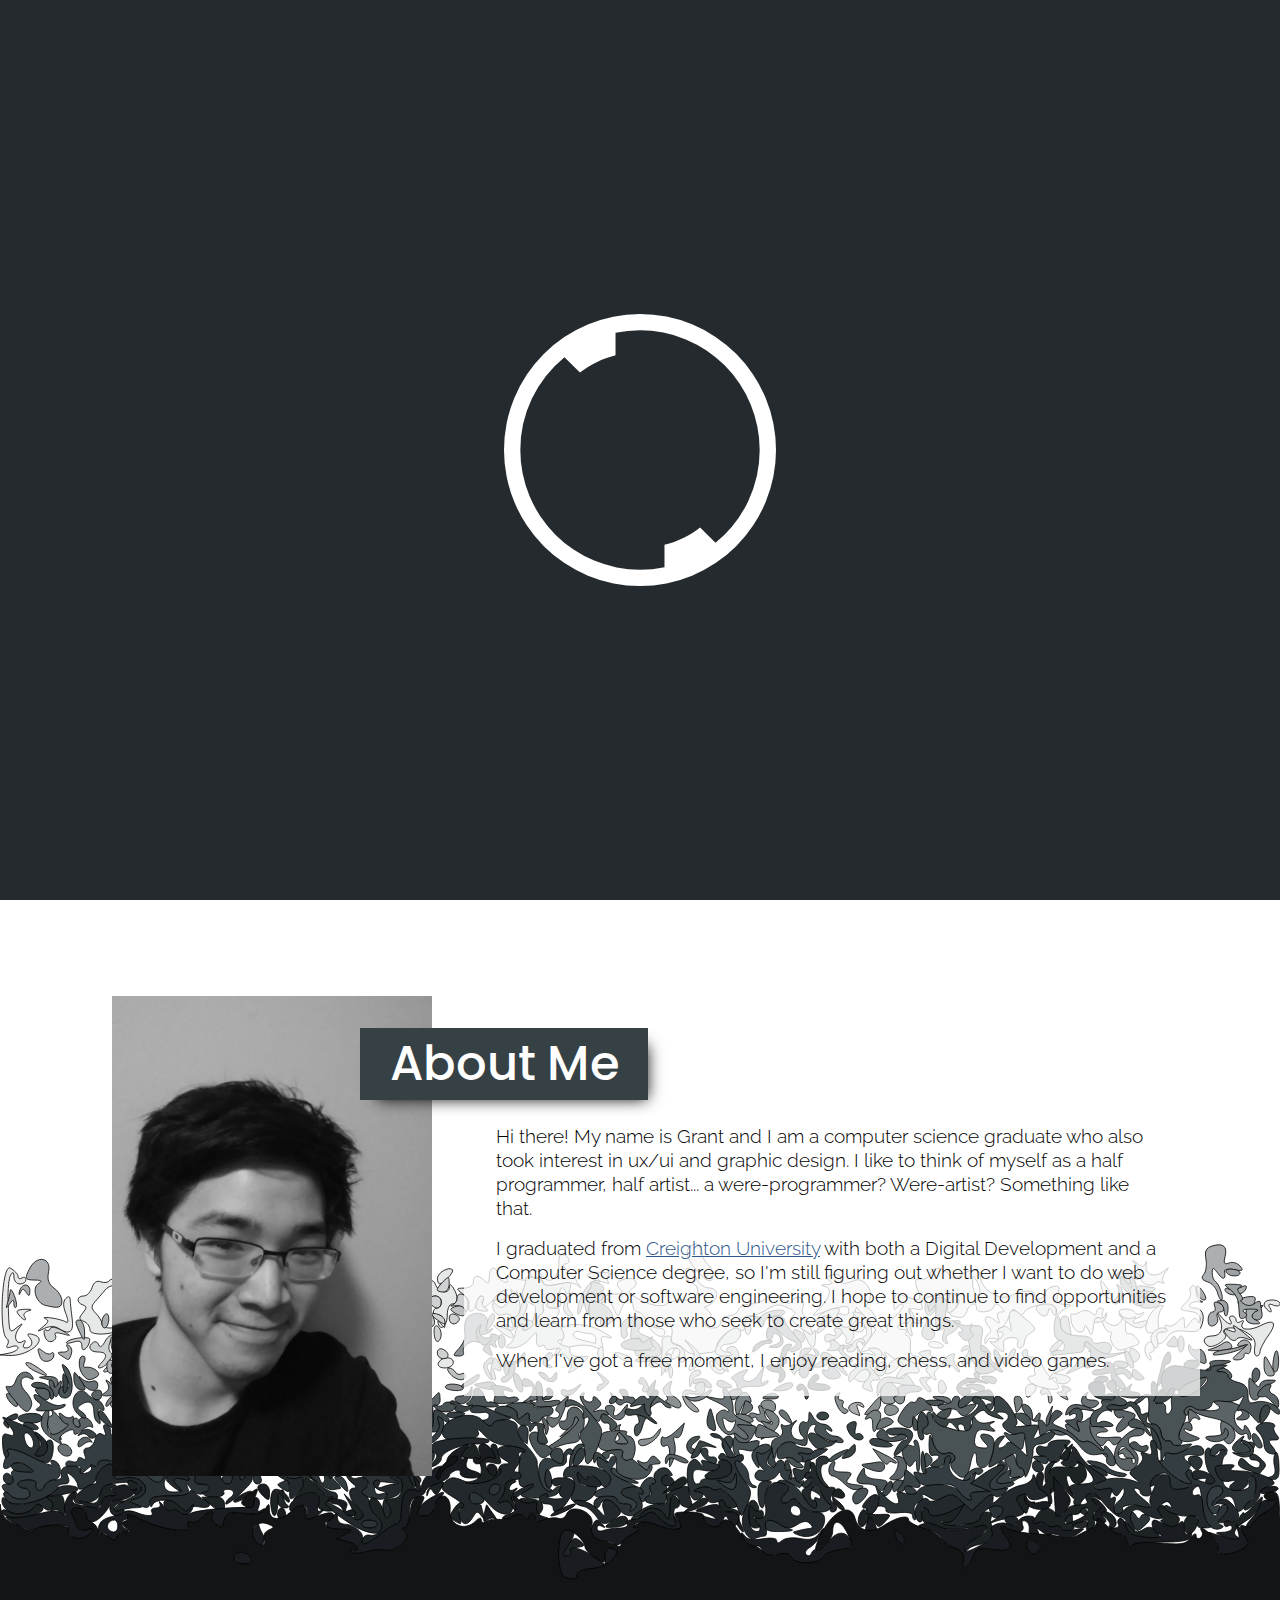
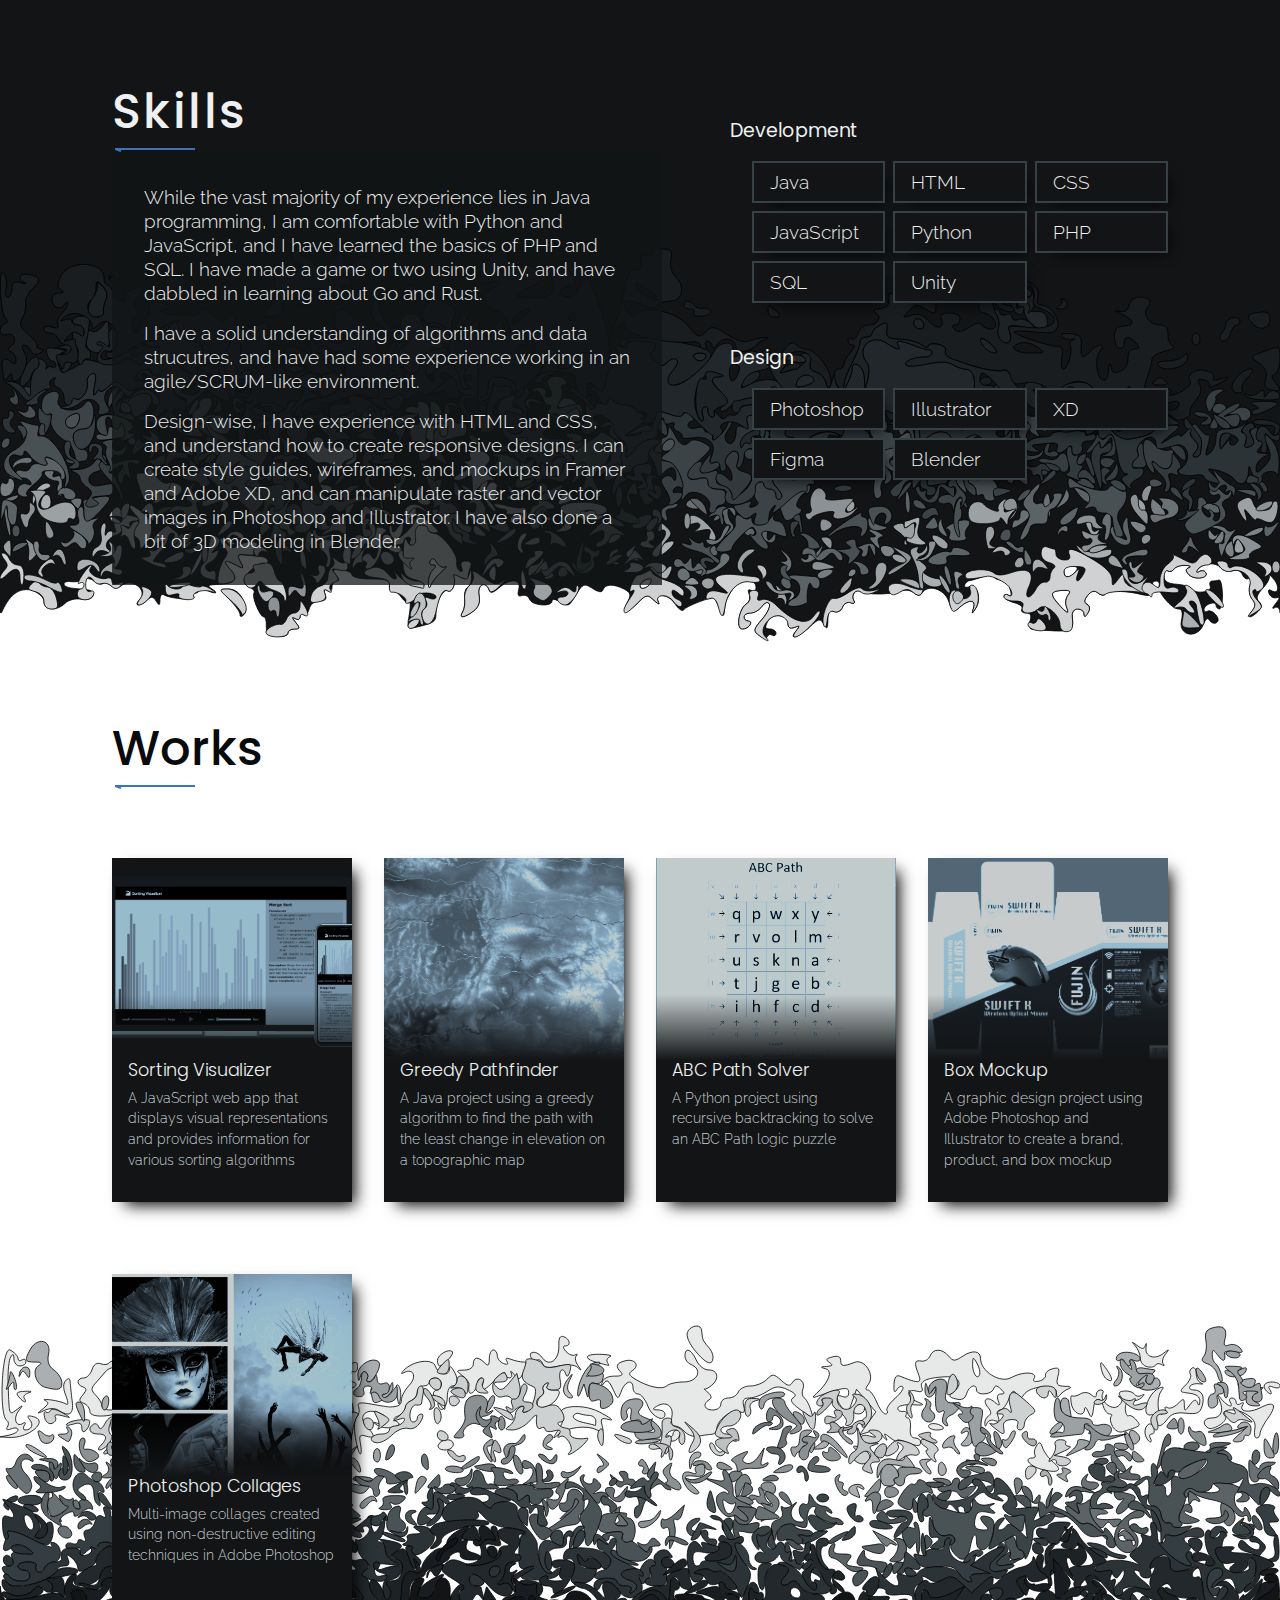
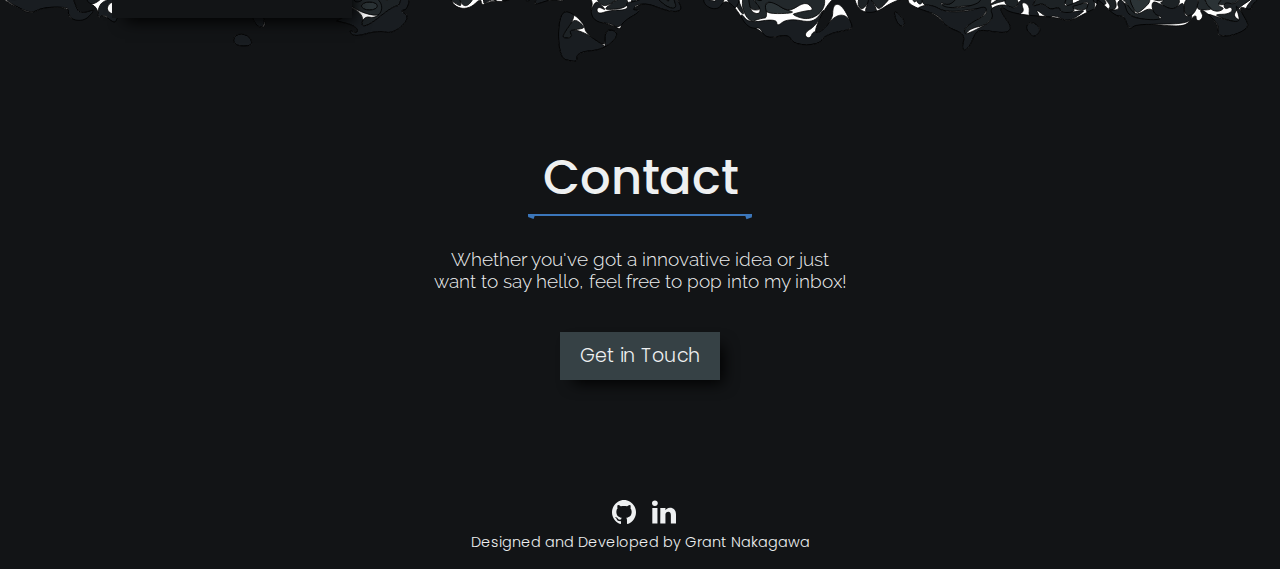
==== index.html @ 495209c4 "noscript updates" ====
<!DOCTYPE html>
<html lang="en">
<head>
  <meta charset="utf-8">
  <meta name="viewport" content="width=device-width, initial-scale=1, shrink-to-fit=no">
  <meta name="description" content="Grant Nakagawa is a software engineer looking to create things that are nice to look at">
  <link rel="shortcut icon" href="./resources/Logo.svg">
  <title>Grant Nakagawa</title>
  <!-- Fonts -->
  <!---- Raleway ---->
  <link href="https://fonts.googleapis.com/css2?family=Raleway:wght@300&display=swap" rel="stylesheet">
  <!---- Poppins ---->
  <link href="https://fonts.googleapis.com/css2?family=Poppins:wght@400;500;600&display=swap" rel="stylesheet">
  <!-- CSS -->
  <link rel="stylesheet" href="css/master.css">
</head>
<body>
  <script>
    document.body.classList.add('noScroll');
  </script>
  <div class="introScreen" style="height: 100vh; width: 100vw; z-index: 5; position: fixed; background-color: #242a2e; display: none; align-items: center; justify-content: center; overflow: hidden">
    <svg class ="introWheel" style="fill: #fff; height: 17rem; width: 17rem;" viewBox="0 0 132.29 132.29" xmlns="http://www.w3.org/2000/svg" xmlns:cc="http://creativecommons.org/ns#" xmlns:dc="http://purl.org/dc/elements/1.1/" xmlns:rdf="http://www.w3.org/1999/02/22-rdf-syntax-ns#">
      <path transform="scale(.26458)" d="m249.53 0a250 250 0 0 0-249.53 250 250 250 0 0 0 250 250 250 250 0 0 0 250-250 250 250 0 0 0-250-250 250 250 0 0 0-0.4707 0h-0.00391zm0.38867 30h0.00391a220 220 0 0 1 0.08594 0 220 220 0 0 1 220 220 220 220 0 0 1-81.166 170.66l-28.365-28.365c-19.103 14.832-41.291 25.893-65.465 32.078v40.975a220 220 0 0 1-45.004 4.6523 220 220 0 0 1-220-220 220 220 0 0 1 81.164-170.66l28.367 28.367c19.103-14.832 41.291-25.894 65.469-32.078v-40.98a220 220 0 0 1 44.91-4.6523z"/>
      <path class="introInner" style="opacity: 0" d="m66.144 17.197c-1.6514 0-3.2838 0.08346-4.8938 0.24427v43.809l4.8948 4.8948h4.8948c-3e-6 -12.952 0-25.904 0-38.856 19.359 2.3968 34.263 18.829 34.263 38.856 0 10.842-4.3703 20.63-11.45 27.709l6.8809 6.8809c8.8654-8.8654 14.359-21.103 14.359-34.59 0-26.975-21.973-48.947-48.949-48.947zm9.25e-4 48.948h-17.132v9.7893h12.237v29.066c-19.36-2.3962-34.263-18.831-34.263-38.857 0-10.842 4.3699-20.629 11.449-27.708l-6.8809-6.8809c-8.8648 8.8648-14.358 21.101-14.358 34.589-2e-6 26.975 21.972 48.949 48.947 48.949 1.6521 0 3.2851-0.0833 4.8957-0.24426v-43.809z" color="#000000" color-rendering="auto" dominant-baseline="auto" image-rendering="auto" shape-rendering="auto" solid-color="#000000" stop-color="#000000" stroke-width=".925" style="font-feature-settings:normal;font-variant-alternates:normal;font-variant-caps:normal;font-variant-east-asian:normal;font-variant-ligatures:normal;font-variant-numeric:normal;font-variant-position:normal;font-variation-settings:normal;inline-size:0;isolation:auto;mix-blend-mode:normal;shape-margin:0;shape-padding:0;text-decoration-color:#000000;text-decoration-line:none;text-decoration-style:solid;text-indent:0;text-orientation:mixed;text-transform:none;white-space:normal"/>
    </svg>
  </div>
  <nav class="nav">
    <a class="logoLink" href="https://gtn46448.github.io">
      <svg width="500" height="500" class="logo" viewBox="0 0 132.29 132.29" xmlns="http://www.w3.org/2000/svg" xmlns:cc="http://creativecommons.org/ns#" xmlns:dc="http://purl.org/dc/elements/1.1/" xmlns:rdf="http://www.w3.org/1999/02/22-rdf-syntax-ns#">
         <path transform="scale(.26458)" d="m249.53 0a250 250 0 0 0-249.53 250 250 250 0 0 0 250 250 250 250 0 0 0 250-250 250 250 0 0 0-250-250 250 250 0 0 0-0.4707 0h-0.00391zm0.38867 30h0.00391a220 220 0 0 1 0.08594 0 220 220 0 0 1 220 220 220 220 0 0 1-81.166 170.66l-28.365-28.365c-19.103 14.832-41.291 25.893-65.465 32.078v40.975a220 220 0 0 1-45.004 4.6523 220 220 0 0 1-220-220 220 220 0 0 1 81.164-170.66l28.367 28.367c19.103-14.832 41.291-25.894 65.469-32.078v-40.98a220 220 0 0 1 44.91-4.6523z"/>
         <path d="m66.144 17.197c-1.6514 0-3.2838 0.08346-4.8938 0.24427v43.809l4.8948 4.8948h4.8948c-3e-6 -12.952 0-25.904 0-38.856 19.359 2.3968 34.263 18.829 34.263 38.856 0 10.842-4.3703 20.63-11.45 27.709l6.8809 6.8809c8.8654-8.8654 14.359-21.103 14.359-34.59 0-26.975-21.973-48.947-48.949-48.947zm9.25e-4 48.948h-17.132v9.7893h12.237v29.066c-19.36-2.3962-34.263-18.831-34.263-38.857 0-10.842 4.3699-20.629 11.449-27.708l-6.8809-6.8809c-8.8648 8.8648-14.358 21.101-14.358 34.589-2e-6 26.975 21.972 48.949 48.947 48.949 1.6521 0 3.2851-0.0833 4.8957-0.24426v-43.809z" color="#000000" color-rendering="auto" dominant-baseline="auto" image-rendering="auto" shape-rendering="auto" solid-color="#000000" stop-color="#000000" stroke-width=".925" style="font-feature-settings:normal;font-variant-alternates:normal;font-variant-caps:normal;font-variant-east-asian:normal;font-variant-ligatures:normal;font-variant-numeric:normal;font-variant-position:normal;font-variation-settings:normal;inline-size:0;isolation:auto;mix-blend-mode:normal;shape-margin:0;shape-padding:0;text-decoration-color:#000000;text-decoration-line:none;text-decoration-style:solid;text-indent:0;text-orientation:mixed;text-transform:none;white-space:normal"/>
      </svg>
      <div class="logoName"><div>Grant Nakagawa</div></div>
    </a>
    <div class="navButtons">
      <ul class="navLinks">
        <li><a href="#about">About</a></li>
        <li><a href="#skills">Skills</a></li>
        <li><a href="#works">Works</a></li>
        <li><a href="#contact">Contact</a></li>
      </ul>
      <div class="resumeButtonContainer">
        <div class="verticalLine"></div>
        <div class="resumeButton">
          <a href="../resources/Resume.pdf" target="_blank">Resume</a>
        </div>
      </div>
      <div class="burger">
        <div class="line1"></div>
        <div class="line2"></div>
        <div class="line3"></div>
      </div>
    </div>
  </nav>

  <div class="hero">
    <div class="heroImage">
      <div class="heroTextBox">
        <div class="heroText"><h1 class="titleText"><span class="intro">Hi,&nbspI'm </span><span class="myName">Grant&nbspNakagawa</span></h1></div>
        <div class="heroLine"></div>
        <div class="heroTextSmall"><h2>Designer, Programmer, Reluctant&nbspAdult</h2></div>
      </div>
    </div>
  </div>

  <div class="mainContent">
    <section id="about">
      <div class="sectionBox">
        <div class="column1 container">
          <div class="profilePic"></div>
          <h1 class="aboutHeader">About&nbspMe</h1>
          <div class="horizontalLine"></div>
        </div>
        <div class="column2">
          <div class="headerSpacer"></div>
          <div class="aboutWords container">
            <p>
              Hi there! My name is Grant and I am a computer science graduate who also took interest in ux/ui and graphic design. I like to think of myself as a half programmer, half artist... a were-programmer? Were-artist? Something like that.
            </p>
            <p>
              I graduated from <a href="https://www.creighton.edu" target="_blank" rel="noopener">Creighton University</a> with both a Digital Development and a Computer Science degree, so I'm still figuring out whether I want to do web development or software engineering. I hope to continue to find opportunities and learn from those who seek to create great things.
            </p>
            <p>
              When I've got a free moment, I enjoy reading, chess, and video games.
            </p>
          </div>
        </div>
      </div>
    </section>
    <section id="skills">
      <div class="sectionBox">
        <div class="skillsWords container">
          <h1 class="skillsHeader">Skills</h1>
          <div class="horizontalLine"></div>
          <div class="skillsDescription container">
            <p>
              While the vast majority of my experience lies in Java programming, I am comfortable with Python and JavaScript, and I have learned the basics of PHP and SQL. I have made a game or two using Unity, and have dabbled in learning about Go and Rust.
            </p>
            <p>
              I have a solid understanding of algorithms and data strucutres, and have had some experience working in an agile/SCRUM-like environment.
            </p>
            <p>
              Design-wise, I have experience with HTML and CSS, and understand how to create responsive designs. I can create style guides, wireframes, and mockups in Framer and Adobe XD, and can manipulate raster and vector images in Photoshop and Illustrator. I have also done a bit of 3D modeling in Blender.
            </p>
          </div>
        </div>
        <div class="skillsLists container">
          <div class="development">
            <div class="skillsSubheader">Development</div>
            <div class="skillsBox">
              <div class="skillItem">Java</div>
              <div class="skillItem">HTML</div>
              <div class="skillItem">CSS</div>
              <div class="skillItem">JavaScript</div>
              <div class="skillItem">Python</div>
              <div class="skillItem">PHP</div>
              <div class="skillItem">SQL</div>
              <div class="skillItem">Unity</div>
            </ul>
          </div>
          <div class="design">
            <div class="skillsSubheader">Design</div>
            <div class="skillsBox">
              <div class="skillItem">Photoshop</div>
              <div class="skillItem">Illustrator</div>
              <div class="skillItem">XD</div>
              <div class="skillItem">Figma</div>
              <div class="skillItem">Blender</div>
            </ul>
          </div>
        </div>
      </div>
    </section>
    <section id="works">
      <div class="sectionBox">
        <div class="worksTitle container">
          <h1 class="worksHeader">Works</h1>
          <div class="horizontalLine"></div>
        </div>
        <div class="gallery container">
          <div class="cardSpacer">
            <div class="workCard" descFull="<p>This was a project to help me brush up on my JavaScript abilities, review sorting algorithms, and make design decisions. The resulant web app covers bubble sort, quick sort, merge sort, radix sort, and selection sort. It provides a visual representation for each, alongside psudocode, and time and space compexity. Given that there needed to be a delay displayed between the steps involved in sorting, most of the sorting algorithm functions had to be done asynchronously.</p>
              <p>I created the logo and control buttons in Inkscape, chose the color palette, and designed the layout. The layout was designed with responsiveness in mind, and with the intent of requiring a relatively minimal amount of mouse movement for adjusting settings.</p>"
              imageFull="resources/SortingVisualizerDisplaysFull.png" >
              <div class="cardImageBox">
                <img class="cardPreviewImage" src="resources/SortingVisualizerDisplays.png" alt="Laptop and phone screens showing sorting visualizer website"></img>
              </div>
              <div class="cardInfo">
                <div class="cardTitle">Sorting Visualizer</div>
                <p class="cardDescription">A JavaScript web app that displays visual representations and provides information for various sorting algorithms</p>
              </div>
            </div>
          </div>
          <div class="cardSpacer">
            <div class="workCard" descFull="<p>A topographic map is a two-dimensional representation of a terrain, usually using contour lines to represent changes in elevation. A digital representation of a topographic map samples elevations at regular intervals, essentially representing the continuous terrain as a two-dimensional grid of discrete elevations.</p>
              <p>Greedy Pathfinder is a Java project that takes these digitized topographical maps and uses a greedy algorithm in an attempt to find the path with the least change in elevation. The greedy algorithm for choosing a path across a map will always select the next step that represents the smallest change in elevation until it traverses the map. This is repeated for each potential starting point along the map. After completing this process, the path with the least change in elevation is selected.</p>
              <p>In the final display, the various initial paths traced by the greedy algorithm are highlighted green, and the final path with the least change in elevation is highlighted red.</p>"
              imageFull="resources/GreedyPathfinder.jpg">
              <div class="cardImageBox">
                <img class="cardPreviewImage" src="resources/GreedyPathfinder.jpg" alt="Topographic map with highlighted paths"></img>
              </div>
              <div class="cardInfo">
                <div class="cardTitle">Greedy&nbsp;Pathfinder</div>
                <p class="cardDescription">A Java project using a greedy algorithm to find the path with the least change in elevation on a topographic map</p>
              </div>
            </div>
          </div>
          <div class="cardSpacer">
            <div class="workCard" descFull="<p>ABC Path is a puzzle where every letter from A to Y must be placed in the grid next to the previous letter either horizontally, vertically or diagonally. Additionally, the letters must be postioned according to the constraints around the edges which specify the row, column or diagonal each letter is in.</p>
              <p>The project uses the python tkinter library to create a GUI, which allows a player to set up a puzzle (or load the preset puzzle) and attempt solve it. In addition, the project uses recursive backtracking to either verify the players solution, discover a solution to the puzzle, or notify the player if there is no possible solution.</p>"
              imageFull="resources/RecursiveBacktrackingABC.png">
              <div class="cardImageBox">
                <img class="cardPreviewImage" src="resources/RecursiveBacktrackingABC.png" alt="Recursive backtracking GUI"></img>
              </div>
              <div class="cardInfo">
                <div class="cardTitle">ABC Path Solver</div>
                <p class="cardDescription">A Python project using recursive backtracking to solve an ABC Path logic puzzle</p>
              </div>
            </div>
          </div>
          <div class="cardSpacer">
            <div class="workCard" descFull="<p>This graphic design project was intended to cover some of the typical aspects of graphic design work, such as logo design, typography, and product marketing.</p>
              <p>The logo design was done in Adobe Illustrator, as were the icons, and the box itself. The mouse image was downloaded from the internet, and the background of the image was removed with Photoshop. Logos on the mouse were removed or replaced in Photoshop.</p>"
              imageFull="resources/Box.jpg">
              <div class="cardImageBox">
                <img class="cardPreviewImage" src="resources/Box.jpg" alt="Computer mouse box mockup"></img>
              </div>
              <div class="cardInfo">
                <div class="cardTitle">Box Mockup</div>
                <p class="cardDescription">A graphic design project using Adobe Photoshop and Illustrator to create a brand, product, and box mockup</p>
              </div>
            </div>
          </div>
          <div class="cardSpacer">
            <div class="workCard" descFull="<p>Multi-image collages created using non-destructive editing techniques in Adobe Photoshop such as masks, filters, and transforms.</p>
              <p>The aim of the left collage was to create unity and continuity between 3 separate images by employing Gestalt principles of design. The aim of the right collage was to create an aesthetically pleasing image while using a wide variety of editing techniques and mediums."
              imageFull="resources/PhotoshopCollageFull.jpg">
              <div class="cardImageBox">
                <img class="cardPreviewImage" src="resources/PhotoshopCollage.jpg" alt="Two hpotoshop collages"></img>
              </div>
              <div class="cardInfo">
                <div class="cardTitle">Photoshop Collages</div>
                <p class="cardDescription">Multi-image collages created using non-destructive editing techniques in Adobe Photoshop</p>
              </div>
            </div>
          </div>

        </div>
        <div class="cardOverlay overlayClose" aria-hidden="true">
          <div class="cardFullBox overlayClose">
            <div class="spacer"></div>
            <div class="cardFull">
              <div class="cardFullCloseButton">
                <div class="cardFullCloseBox overlayClose">
                  <svg width="450" height="450" version="1.1" viewBox="0 0 119.06 119.06" xmlns="http://www.w3.org/2000/svg" xmlns:cc="http://creativecommons.org/ns#" xmlns:dc="http://purl.org/dc/elements/1.1/" xmlns:rdf="http://www.w3.org/1999/02/22-rdf-syntax-ns#">
                    <path transform="scale(.26458)" d="m115.03 93.811 109.98 109.98 109.98-109.98 21.217 21.217-109.98 109.98 109.98 109.98-21.217 21.209-109.98-109.98-109.98 109.98-21.209-21.209 109.98-109.98-109.98-109.98z" stroke-width="57.578"/>
                   </svg>
                </div>
              </div>
              <img class="cardFullImage" src=""></img>
              <div class="cardFullInfo container">
                <div class="cardFullTitle"></div>
                <div class="horizontalLine"></div>
                <div class="cardFullDescription">
                </div>
              </div>
            </div>
            <div class="spacer"></div>
          </div>
        </div>
      </div>
    </section>
    <section id="contact">
      <div class="contactContent sectionBox container">
        <h1 class="contactHeader">Contact</h1>
        <div class="horizontalLine"></div>
        <div class="contactNote">
          Whether you've got a innovative idea or just want to say hello, feel free to pop into my inbox!
        </div>
        <a href="mailto:gnakagawa714@gmail.com" class="contactButton"><div class="sliderBox"><div class="contactButtonBlue"></div><div class="contactButtonSlantBox"><div class="contactButtonSlantTop"></div><div class="contactButtonSlantBot"></div></div><div class="contactButtonGray"></div></div><div class="contactButtonText">Get in Touch</div></a>
      </div>
    </section>
    <section class="endNav">
      <div class="contactIconBox">
        <a href="https://github.com/gtn46448" class="contactIcon GitHub">
          <?xml version="1.0" encoding="UTF-8"?>
          <svg width="450" height="450" role="img" version="1.1" viewBox="0 0 450 450" xmlns="http://www.w3.org/2000/svg" xmlns:cc="http://creativecommons.org/ns#" xmlns:dc="http://purl.org/dc/elements/1.1/" xmlns:rdf="http://www.w3.org/1999/02/22-rdf-syntax-ns#">
          <path d="m419.82 114.87c-20.12-35.338-47.412-63.315-81.882-83.937-34.476-20.624-72.113-30.933-112.94-30.933-40.82 0-78.469 10.312-112.94 30.933-34.473 20.621-61.764 48.6-81.884 83.937-20.117 35.337-30.176 73.925-30.176 115.76 0 50.257 14.304 95.45 42.919 135.59 28.612 40.143 65.575 67.92 110.89 83.335 5.2742 1.0035 9.1786 0.29768 11.717-2.0995 2.5396-2.4003 3.8079-5.4065 3.8079-9.0059 0-0.6006-0.0503-6.0039-0.14776-16.216-0.10056-10.212-0.14776-19.122-0.14776-26.723l-6.7385 1.1949c-4.2964 0.80677-9.7163 1.1486-16.26 1.0518-6.5405-0.0936-13.33-0.79625-20.36-2.1026-7.033-1.2948-13.575-4.2978-19.63-9.0028-6.052-4.7049-10.348-10.863-12.888-18.466l-2.9296-6.9106c-1.9527-4.6008-5.027-9.7117-9.2269-15.314-4.1999-5.6074-8.447-9.4088-12.743-11.41l-2.0512-1.5052c-1.3668-1.0003-2.6351-2.2068-3.8079-3.6068-1.1718-1.4-2.0492-2.8011-2.6351-4.2042-0.58694-1.4042-0.10056-2.556 1.4643-3.4595 1.5648-0.90354 4.3928-1.3422 8.4963-1.3422l5.8571 0.89723c3.9064 0.80256 8.7384 3.1997 14.502 7.2062 5.7606 4.0033 10.496 9.2079 14.208 15.612 4.4944 8.2107 9.9092 14.467 16.26 18.772 6.3455 4.3052 12.743 6.4541 19.187 6.4541s12.01-0.50068 16.699-1.4968c4.6842-1.0014 9.0791-2.5066 13.183-4.5072 1.7578-13.419 6.5436-23.729 14.353-30.935-11.131-1.1991-21.139-3.0051-30.028-5.4065-8.8841-2.4045-18.065-6.3069-27.536-11.718-9.4762-5.4033-17.337-12.113-23.585-20.118-6.2491-8.0088-11.378-18.523-15.378-31.533-4.0029-13.016-6.0048-28.03-6.0048-45.046 0-24.229 7.7164-44.848 23.146-61.867-7.228-18.216-6.5456-38.636 2.0492-61.26 5.6642-1.8039 14.064-0.45019 25.195 4.0528 11.133 4.5051 19.285 8.3643 24.463 11.564 5.1778 3.1987 9.3264 5.9093 12.452 8.1076 18.167-5.2035 36.916-7.8058 56.25-7.8058 19.334 0 38.086 2.6023 56.255 7.8058l11.132-7.2041c7.6128-4.807 16.603-9.2121 26.948-13.216 10.351-4.0023 18.267-5.1046 23.738-3.3007 8.7856 22.624 9.5686 43.044 2.3385 61.26 15.429 17.019 23.148 37.642 23.148 61.867 0 17.017-2.0091 32.078-6.0059 45.194-4.0019 13.118-9.1745 23.621-15.52 31.533-6.3527 7.911-14.264 14.568-23.735 19.97-9.4731 5.4065-18.657 9.3088-27.541 11.713-8.8882 2.4045-18.896 4.2116-30.027 5.4128 10.152 9.0059 15.23 23.222 15.23 42.641v63.36c0 3.5994 1.2211 6.6046 3.6653 9.0059 2.4411 2.3972 6.2963 3.103 11.571 2.0984 45.316-15.413 82.279-43.191 110.89-83.334 28.608-40.14 42.917-85.332 42.917-135.59-0.01026-41.833-10.074-80.418-30.182-115.75z" stroke-width="1.0389"/>
          </svg>
        </a>
        <a href="https://www.linkedin.com/in/grant-n-04b07ba8" class="contactIcon LinkedIn"><svg xmlns="http://www.w3.org/2000/svg" role="img" viewBox="0 0 430.117 430.117"><title>LinkedIn</title><path d="M430.117,261.543V420.56h-92.188V272.193c0-37.271-13.334-62.707-46.703-62.707 c-25.473,0-40.632,17.142-47.301,33.724c-2.432,5.928-3.058,14.179-3.058,22.477V420.56h-92.219c0,0,1.242-251.285,0-277.32h92.21 v39.309c-0.187,0.294-0.43,0.611-0.606,0.896h0.606v-0.896c12.251-18.869,34.13-45.824,83.102-45.824 C384.633,136.724,430.117,176.361,430.117,261.543z M52.183,9.558C20.635,9.558,0,30.251,0,57.463 c0,26.619,20.038,47.94,50.959,47.94h0.616c32.159,0,52.159-21.317,52.159-47.94C103.128,30.251,83.734,9.558,52.183,9.558z M5.477,420.56h92.184v-277.32H5.477V420.56z"></path></svg></a>
      </div>
      <div class="createdBy">Designed and Developed by Grant&nbsp;Nakagawa</div>
    </section>
  </div>
  <!-- GSAP -->
  <script src="https://cdnjs.cloudflare.com/ajax/libs/gsap/3.5.1/gsap.min.js"></script>
  <script src="https://cdnjs.cloudflare.com/ajax/libs/gsap/3.5.1/ScrollTrigger.min.js"></script>
  <!--Scripts -->
  <script src="javascript/app.js"></script>
</body>
</html>
---- css/master.css ----
/* -- Body CSS -- */
* {
  margin: 0;
  padding: 0;
  box-sizing: border-box;
}

section p {
  margin: 1rem 0;
}

html {
  scroll-behavior: smooth;
}

body {
  font-family: 'Raleway', sans-serif;
  font-weight: 300;
  background-color: #fff;
}

h1 {
  font-family: 'Poppins', sans-serif;
  font-weight: 500;
  font-size: 3rem;
  margin: 0;
  padding: 0;
}

p {
  line-height: 1.5rem;
}

.noScroll {
  overflow: hidden;
}

a {
  color: #2C578C;
}

/* -- Intro Animation CSS */


/* -- Navbar CSS -- */
nav {
  display: flex;
  justify-content: space-between;
  align-items: center;
  height: 55px;
  width: 100vw;
  background-color: #2D3639;
  color: #fff;
  position: fixed;
  top: 0;
  font-family: 'Poppins', sans-serif;
  z-index: 4;
  box-shadow: 0 10px 20px -15px #000, 0 10px 10px -15px #000;
}

.logoLink {
  height: 32px;
  display: flex;
  color: #fff;
  text-decoration: none;
  margin-left: 2rem;
}

.logo {
  height: 32px;
  width: 32px;
  fill: #fff;
}

.logoName {
  overflow: hidden;
  font-size: 17px;
  margin-left: .6rem;
  line-height: 32px;
}

.logoLink:hover .logo, .logoLink.hover .logo, .logoLink:hover{
  fill: #5f93c9;
  color: #5f93c9;
}

.navButtons {
  display: flex;
  height: 55px;
  align-items: center;
  justify-content: flex-end;
  margin: 0 .3rem 0 0;
}

.navLinks {
  display: flex;
  justify-content: space-around;
  align-items: center;
  padding: 0;
}

.navLinks li{
  list-style: none;
  display: flex;
  align-items: center;
  justify-content: center;
  /* opacity: 0; */
  margin-left: .1rem;
}

.navLinks a {
  color: #fff;
  text-decoration: none;
  font-size: 14px;
  height: 55px;
  display: flex;
  align-items: center;
  justify-content: center;
  padding: 0 .7rem;
  border: 2px solid transparent;
  box-sizing: border-box;
}

/* .navLinks a p{
  display: none;
}

.navLinks a:hover p, .navLinks a.hover p{
  display: block;
} */

.navLinks a:hover {
  background: #242a2e;
  color: #5f93c9;
  transition: color .5s ease, background-color 1s ease;
  border-bottom: #5f93c9 2px solid;
}

.navLinks a:active {
  background: #1b1f22;
  transition: none;
}

.resumeButtonContainer {
  height: 60px;
  display: flex;
  align-items: center;
}

.verticalLine {
  height: 43px;
  width: 1px;
  background-color: #3F4B50;
  margin: 0 .5rem 0 .4rem;
}

.resumeButton {
  margin: 0 .7rem;
  padding: .05rem .2rem;
  border-radius: 3px;
  border: 1px solid #fff;
  cursor: pointer;
}

.resumeButton a {
  color: #fff;
  text-decoration: none;
  font-size: 14px;
  display: flex;
  align-items: center;
  justify-content: center;
  border: 2px solid transparent;
  box-sizing: border-box;
}

.resumeButton:hover{
  background-color: #242a2e;
  border-color: #5f93c9;
  transition: background-color .5s ease;
}

.resumeButton:hover a, .resumeButton.hover a {
    color: #5f93c9;
    /* transition: color .5s ease; */
}

.resumeButton:active{
  background-color: #1b1f22;
  transition: none;
}

.burger {
  display: none;
  margin: 0 .5em 0 .1rem;
  padding: 5px;
  border-radius: 2px;
  z-index: 5;
}

.burger:hover {
  background: #242a2e;
}

.burger:hover div, .burger.hover div {
  background-color: #5f93c9;
}

.burger:active {
  background: #1b1f22;
}

.burger div {
  width: 23px;
  height: 2px;
  background-color: #fff;
  margin: 5px;
  transition: all 0.3s ease;
}

@media screen and (max-width: 768px) {
  .navButtons{
    margin:0;
  }

  .navLinks{
    position: absolute;
    /* right: 0px; */
    height: 180px;
    top: 55px;
    flex-direction: column;
    background-color: #364145;
    margin: .2em .5em 0 0;
    width: 146px;
    display: none;
    transition: all .5s ease;
    pointer-events: none;
  }
  .navLinks li {
    display: none;
    width: 100%;
    opacity: 0;
    margin: 0;
  }
  .navActive li {
    display: block;
  }
  .navLinks a{
    width: 100%;
    height: 45px;
    justify-content: flex-start;
  }
  .navActive {
    display: flex;
    pointer-events: all;
    top: 60px;
  }

  .resumeButtonContainer {
    flex-direction: row-reverse;
  }

  .burger {
    display: block;
    cursor: pointer;
  }

  .navLinks a:hover {
    background: #242a2e;
    color: #5f93c9;
    transition: color .5s ease, background .5s ease;
    border-left: #5f93c9 2px solid;
    border-bottom: 2px solid transparent;
  }
}

@media screen and (max-width: 400px) {
  .logoName {
    display: none;
  }

  .logoLink, .logo {
    height: 29px;
  }
}

@keyframes navLinkFade {
  from {
    opacity: 0;
    transform: translateY(-5px);
  }
  to {
    opacity: 1;
    transform: translateY(0px);
  }
}

/* .toggle .line1 {
  transform: rotate(225deg) translate(-5px, -5px);
}
.toggle .line2 {
  opacity: 0;
}
.toggle .line3 {
  transform: rotate(315deg) translate(5px, -5px);
} */

.toggle {
  background-color: #242a2e;
}

/* -- Hero Image CSS -- */

.hero {
  height: 100vh;
  background-color: #0d1926;
  padding: 0;
  justify-content: center;
  align-items: center;
}

.heroImage {
  display: flex;
  height: 100%;
  width: 100%;

  background-image: url(../resources/HeroImage.svg);
  background-position: bottom;
  background-size: cover;
}

.heroTextBox {
  display: flex;
  height: 100%;
  width: 100%;
  flex-direction: column;
  color: #fff;

  align-items: center;
  justify-content: center;
  text-align:center;
  margin: 0;
}

.heroText, .heroTextSmall {
  overflow: hidden;
}

.heroLine {
  height: 2px;
  background-color: #fff;
  width: 37rem;
  margin-bottom: 4px;
}

@media screen and (max-width: 37.5rem) {
  .intro{
    display: none;
  }
  .heroLine {
    width: 27rem;
  }
}

.titleText {
  font-weight: 600;
  font-size: 3rem;
  margin: .2rem;
}

.myName {
  color: #5f93c9;
}

.heroTextSmall h2 {
  margin: .25rem;
  font-size: 1.6rem;
  font-weight: 400;
}

@media screen and (max-width: 400px) {
  .titleText {
    font-size: 2rem;
    margin: .13rem;
  }

  .heroLine {
    width: 17.2rem;
  }

  .heroTextSmall {
    margin: 0;
    font-size: .7rem;
  }
}

/* -- Main Content CSS -- */
.mainContent {
  /* margin: 5vw; */
  font-size: 19px;
  /* background: repeat url(../resources/noise.png) 0 0; */
}

.container {
  padding: 1rem 2rem;
}

section {
  padding: 3rem;
  display: flex;
  justify-content: center;
  overflow: hidden;
  background-size: 100% auto;
  background-position: bottom;
  background-repeat: no-repeat;
}

.sectionBox {
  display: flex;
  justify-content: center;
  max-width: 70rem;
}

/* -- About Me CSS -- */
#about {
  padding-top: 5rem;
  background-image: url(../resources/WtoB.svg);
}

.profilePic {
  width: 20rem;
  height: 30rem;
  filter: grayscale(100%);

  background-image: url(../resources/profile2.jpg);
  background-position: center;
  background-size: cover;
}

.column1 {
  align-items: center;
  display: flex;
  flex-direction: column;
}

.aboutHeader {
  color: #fff;
  width: 18rem;
  height: 4.5rem;
  display: flex;
  justify-content: center;
  align-items: center;
  background-color: #364145;
  position: relative;
  left: 14.5rem;
  bottom: 28rem;
  box-shadow: 8px 8px 15px -9px #000;
}

.column1>.horizontalLine {
  border-top: 2px solid #3b74ba;
  display: none;
}

.horizontalLine{
  padding-top: .2rem;
  width: 100%;
  height: 0;
  overflow: hidden;
  display: block;
}

.column1>.horizontalLine::before, .column1>.horizontalLine::after {
  background-color: #3b74ba;
}

.horizontalLine::before, .horizontalLine::after {
  content: "";
  display: block;
  height: .3rem;
  width: .4rem;
  position: relative;
}

.horizontalLine::before {
  left: 0;
  bottom: .5rem;
  transform-origin: left bottom;
  transform: rotate(20deg);
}

.horizontalLine::after {
  bottom: .8rem;
  transform-origin: right bottom;
  transform: rotate(-20deg);
}

.column1>.horizontalLine::after {
  left: 97%;
}

.column2 {
  display: flex;
  flex-direction: column;
  /* justify-content: center; */
}

.headerSpacer{
  height: 8rem;
}

.column2 p {
  margin-top: 0;
}

.aboutWords {
  background-color: rgba(255,255,255,.75);
  min-width: 16rem;
  padding-bottom: .5rem;
}

@media screen and (max-width: 768px) {
  section {
    background-size: auto 100vh;
    background-repeat: repeat-x;
  }

  .container {
    padding: 1rem;
  }

  #about>.sectionBox{
    flex-direction: column;
    justify-content: flex-start;
    align-items: center;
  }

  .profilePic{
    height: 13rem;
    width: 13rem;
    border-radius: 50%;
  }

  .column2 {
    padding-top: 0;
  }

  .aboutHeader {
    left: 0;
    bottom: 0;
    margin-top: .2rem;
    /* font-size: 2.5rem; */
    background-color: transparent;
    align-items: flex-end;
    color: #121416;
    width: 100%;
    box-shadow: none;
  }

  .aboutWords {
    min-width: 0;
    justify-content: flex-start;
  }

  .column1>.horizontalLine {
    display: block;
    position: relative;
  }

  .headerSpacer{
    height: 0px;
  }
}

/* -- Skills CSS -- */
#skills {
  /* padding-top: 1.5rem; */
  background-color: #121416;
  background-image: url(../resources/BtoW.svg);
  color: #eef0f1;
  /* box-shadow: 0px 2px 3px #000; */
}

#skills>.sectionBox {
  justify-content: space-between;
  flex-wrap: wrap;
}

.skillsWords {
  width: 52%;
  display: flex;
  /* align-items: center; */
  flex-direction: column;
  padding-right: 0;
}

.skillsHeader {
  letter-spacing: .05em;
  height: 4.5rem;
  display: flex;
  /* justify-content: center; */
  align-items: center;
}

.skillsWords>.horizontalLine{
  display: block;
  border-top: 2px solid #3b74ba;
  width: 5rem;
  margin-left: .2rem;
}

.skillsWords>.horizontalLine::before {
  background-color: #3b74ba;
}

.skillsDescription {
  /* margin-top: 1rem; */
  background-color: rgba(18,20,22,.75);
}

.skillsLists{
  width: 42%;
  /* margin-top: 1rem; */
  padding-left: 0;
}

.development, .design{
  margin-top: 2.5rem;
}

.skillsSubheader {
  font-weight: 400;
  font-family: 'Poppins', sans-serif;
}

.skillsBox {
  padding-left: 5%;
  display: grid;
  margin-top: 1rem;
  grid-template-columns: repeat(auto-fit, minmax(7.7rem, 1fr));
  grid-gap: .5rem;
}

.skillItem{
    display: flex;
    padding: .5rem 1rem;
    border: 2px solid #364145;
    background-color: #121416;
    box-shadow: 8px 8px 15px -9px #000;
}

@media screen and (max-width: 768px) {
  .skillsWords, .skillsLists{
    width: 100%;
    padding: 1rem;
  }

  .development {
    margin-top: 1rem;
  }
}

/* -- Works CSS --*/
#works {
  background-image: url(../resources/WtoB.svg);
}

#works>.sectionBox{
  flex-direction: column;
  width: 100%;
}

.worksHeader {
  color: #090A0B;
}

.worksTitle>.horizontalLine{
  display: block;
  border-top: 2px solid #3b74ba;
  width: 5rem;
  margin-left: .2rem;
}

.worksTitle>.horizontalLine::before {
  background-color: #3b74ba;
}

.gallery {
  margin-top: 1.5rem;
  display: grid;
  grid-template-columns: repeat(auto-fill, minmax(15rem, 1fr));
  grid-row-gap: 3rem;
  grid-column-gap: 2rem;
}

.cardSpacer {
  display: flex;
  justify-content: center;
  flex-direction: column;
  height: 23rem;
}

.workCard {
  background-color: #121416;
  height: 21.5rem;
  width: 15rem;
  display: flex;
  flex-direction: column;
  align-items: center;
  justify-content: center;
  /* border-radius: .2rem; */
  /* overflow: hidden; */
  cursor: pointer;
  transition: all 0.1s ease;
  box-shadow: 8px 8px 15px -5px #000;
}

.workCard:hover{
  /* height: 22.5rem;
  width: 15.3rem; */
  transform: scale(1.03);
  box-shadow: 10px 10px 17px -6px #000;
  /* transform: translateY(-.5rem); */
}

.workCard:hover .cardImageBox img, .workCard.hover .cardImageBox img{
  filter: none;
}

.cardImageBox img {
  transition: all 0.1s ease;
  filter: grayscale(1) sepia(1) hue-rotate(163.5deg) brightness(.8);
}

.cardImageBox{
  height: 60%;
  width: 100%;
}

.cardImageBox::after{
  content: "";
  display: block;
  position: relative;
  bottom: 40%;
  width: 100%;
  height: 40%;
  background: linear-gradient(180deg,rgba(207,198,191,0) 10%,#121416 90%);
}

.cardPreviewImage {
  width: 100%;
  height: 100%;
  object-fit: cover;
}

.cardInfo {
  position: relative;
  bottom: 1rem;
  height: 40%;
  padding: 0 1rem;
  overflow: hidden;
}

.cardTitle {
  /* text-align: center; */
  margin-top: .5rem;
  font-family: 'Poppins', sans-serif;
  font-size: 1.1rem;
  color: #eef0f1;
}

.cardDescription {
  margin: .3rem 0;
  font-size: .9rem;
  line-height: 1.3rem;
  color: #c7ced1;
}

.cardOverlay {
  background-color: rgba(0, 0, 0, .9);
  width: 100vw;
  height: 100vh;
  position: fixed;
  top: 0;
  left: 0;
  z-index: 5;
  opacity: 0;
  pointer-events: none;
  transition: all 0.25s ease-out;
}

.open {
  opacity: 1;
  pointer-events: all;
}

.cardFullBox {
  width: 100%;
  height: 100%;
  overflow-y: scroll;
  display: grid;
  justify-items: center;
  align-items: center;
}

.spacer {
  height: 3rem;
  width: 100%;
  pointer-events: none;
}

.cardFull {
  /* margin: 5rem 0; */
  background-color: #fff;
  width: 600px;
  /* border-radius: 5px; */
}

.cardFullCloseButton {
  height: 0;
  position: relative;
  width: 100%;
  display: flex;
  justify-content: flex-end;
}

.cardFullCloseBox {
  padding: .5rem;
  height: 2.5rem;
  width: 2.5rem;
  cursor: pointer;
}

.cardFullCloseButton svg {
  height: 1.5rem;
  width: 1.5rem;
  pointer-events: none;
  /* fill: #121416; */
  fill: #eef0f1;
  mix-blend-mode: difference;
  opacity: .5;
}

.cardFullCloseBox:hover svg, .cardFullCloseBox.hover svg {
  opacity: 1;
}

.cardFullImage {
  width: 100%;
  /* height: 370px; */
  /* border-radius: 5px 5px 0 0; */
}

.cardFullTitle {
  font-family: 'Poppins', sans-serif;
  font-weight: 500;
  font-size: 2rem;
}

.cardFullInfo>.horizontalLine {
  border-top: 2px solid #3b74ba;
  width: 5.5rem;
}

.cardFullInfo>.horizontalLine::before {
  background-color: #3b74ba;
}

.cardFullDescription {
  margin: 1rem .5rem auto .5rem;
}

@media screen and (max-width: 768px) {
  .cardFull {
    width: 320px;
  }
}

/* -- Contact CSS -- */
#contact {
  background-color: #121416;
  color: #eef0f1;
  padding-bottom: 3rem;
  padding-top: 2rem;
}

.contactContent {
  display: flex;
  flex-direction: column;
  align-items: center;
}

.contactContent>.horizontalLine {
  border-top: 2px solid #3b76ba;
  width: 14rem;
}

.contactContent>.horizontalLine::before, .contactContent>.horizontalLine::after {
  background-color: #3b76ba;
}

.contactContent>.horizontalLine::after {
  left: 13.6rem;
}

.contactNote {
  margin: 1.8rem 0 2.5rem 0;
  max-width: 26rem;
  text-align: center;
}

.contactButton {
  width: 10rem;
  height: 3rem;
  text-decoration: none;
  overflow: hidden;
  box-shadow: 8px 8px 15px -5px #000;
}

.sliderBox {
  width: 24rem;
  height: 3rem;
  display: flex;
  transform: translateX(-14rem);
  transition: transform .2s ease;
}

.sliderBox:hover {
  transform: translateX(0);
}

.contactButtonText {
  text-align: center;
  line-height: 3rem;
  color: #eef0f1;
  font-family: 'Poppins', sans-serif;
  position: relative;
  bottom: 3rem;
  pointer-events: none;
}

.contactButtonBlue {
  width: 10rem;
  height: 3rem;
  background-color: #3b76ba;
}

.contactButtonSlantBox {
  width: 4rem;
  display: flex;
  flex-direction: column;
}

.contactButtonSlantTop {
  width: 4rem;
  box-sizing: border-box;
  border-top: 1.5rem solid #364145;
  border-left: 1rem solid transparent;
  background-color: #3b76ba;
}
.contactButtonSlantBot {
  width: 4rem;
  box-sizing: border-box;
  border-bottom: 1.5rem solid #364145;
  border-left: 1rem solid transparent;
  background-color: #3b76ba;
}

.contactButtonGray {
  background-color: #364145;
  width: 10rem;
  height: 3rem;
}

/* -- End Nav CSS */

.endNav {
  background-color: #121416;
  color: #eef0f1;
  flex-direction: column;
  align-items: center;
  padding-bottom: 1rem;
  /* justify-content: space-between; */
}

.contactIconBox{
  display: flex;
}

.contactIcon {
  display: block;
  padding: .25rem;
  margin: .25rem;
  height: 2rem;
  width: 2rem;
  /* background-color: #364145; */
}

.contactIcon svg {
  height: 100%;
  width: 2rem;
  fill: #eef0f1;
}

.contactIcon:hover svg, .contactIcon.hover svg {
  transform: translateY(-.1rem);
}

.createdBy {
  /* margin-top: .1rem; */
  font-family: 'Poppins', sans-serif;
  font-size: .9rem;
  text-align: center;
}
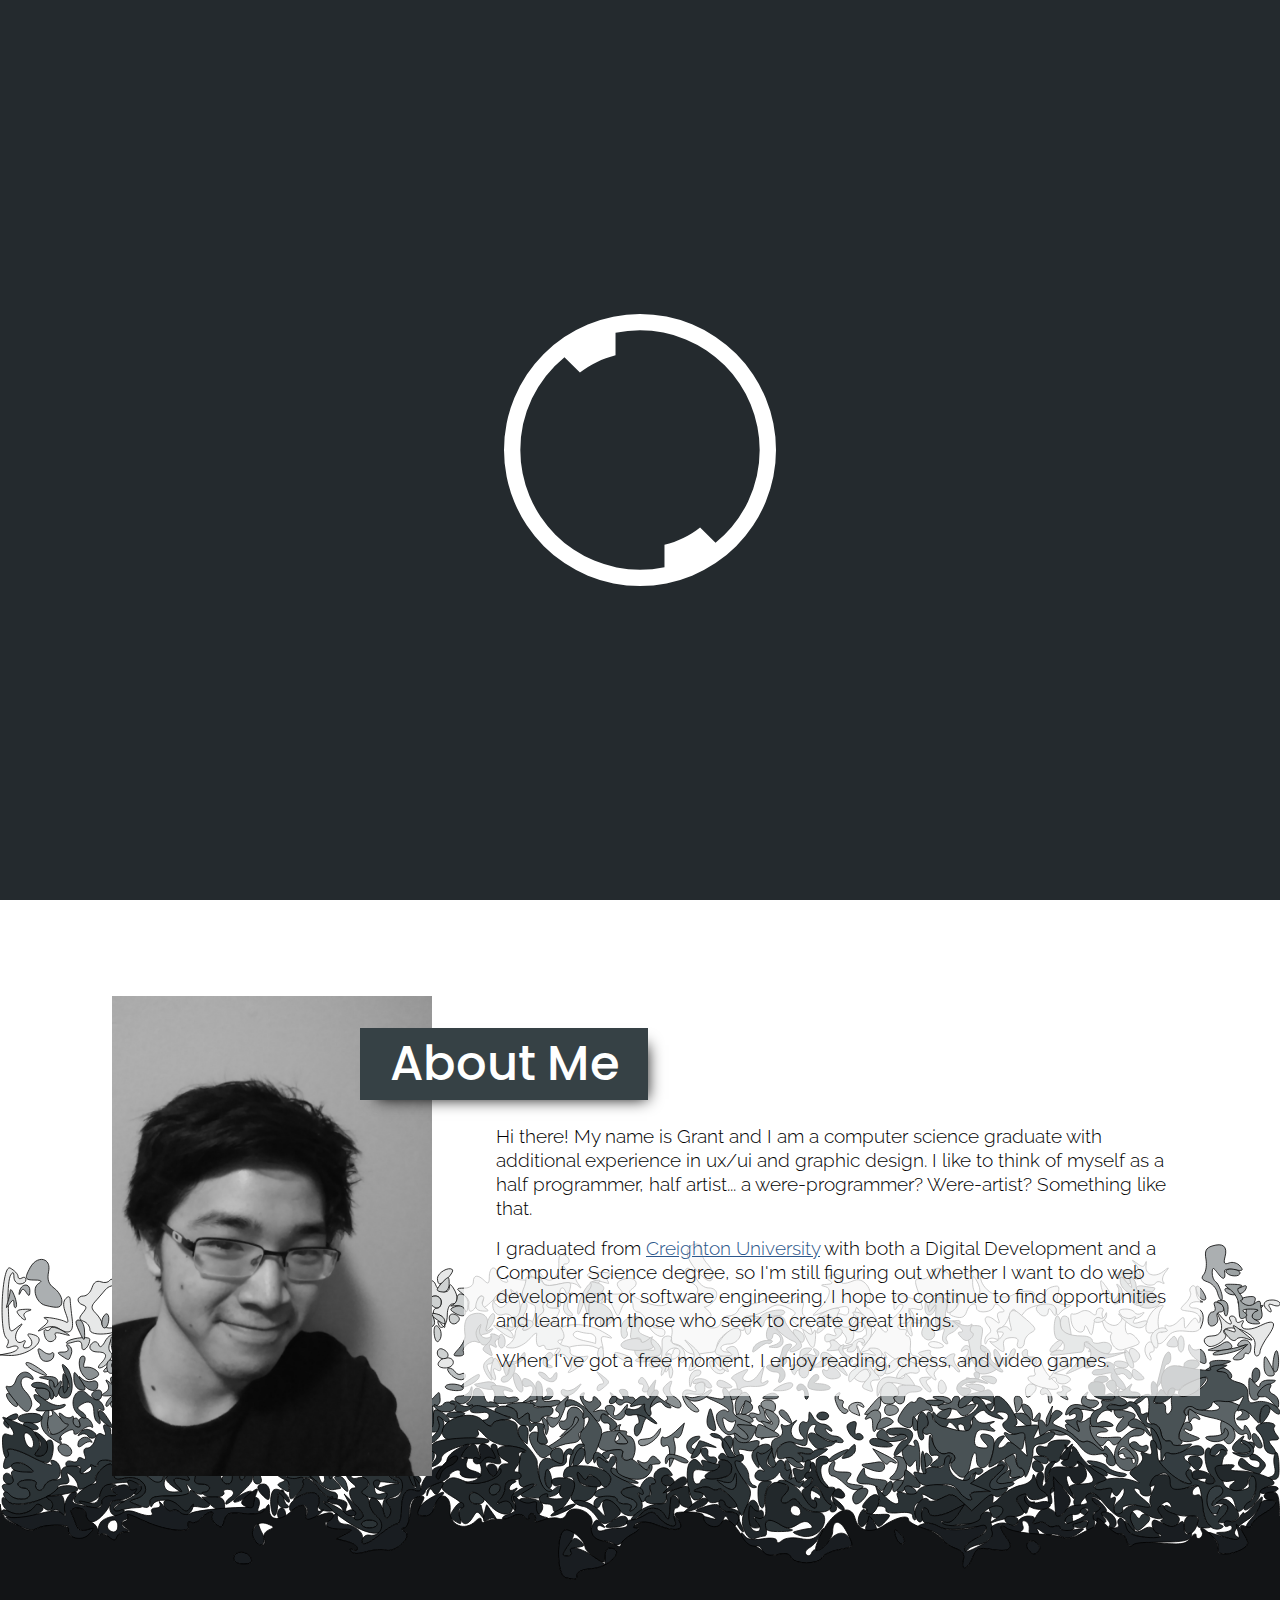
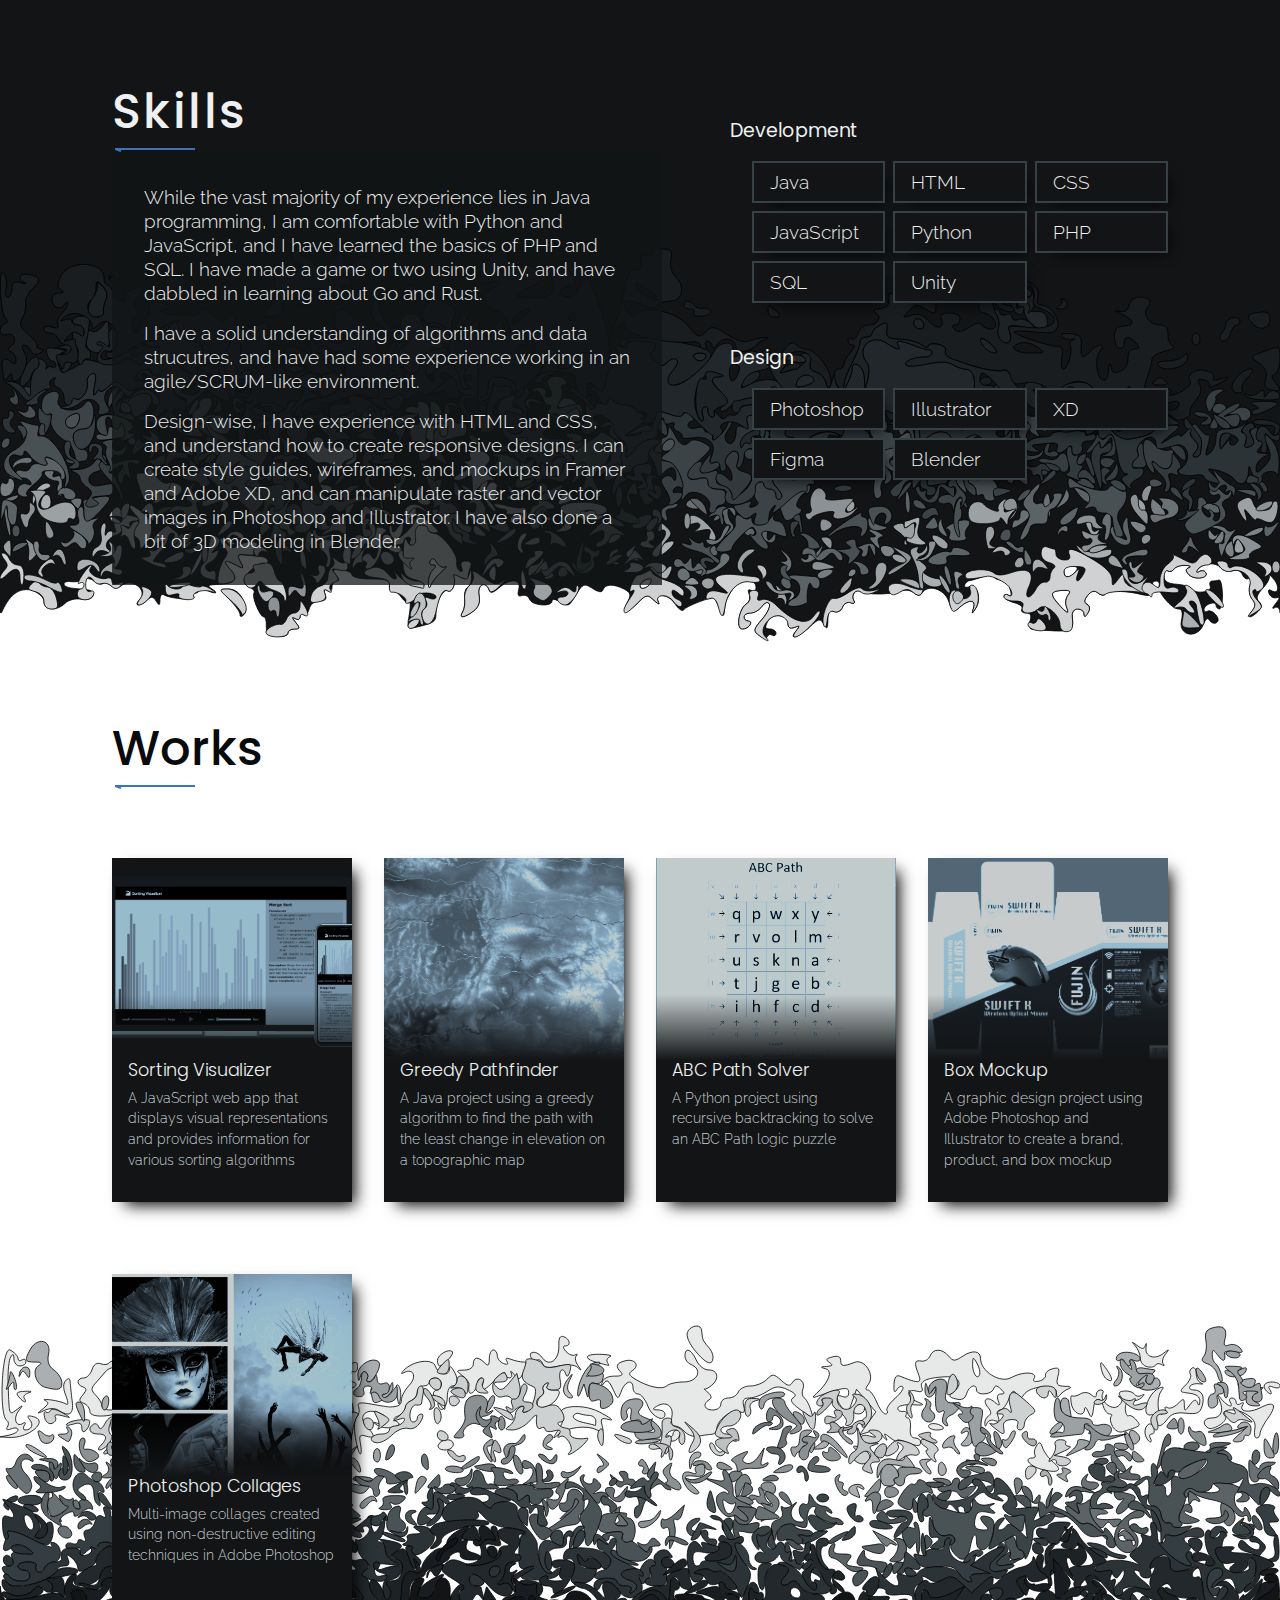
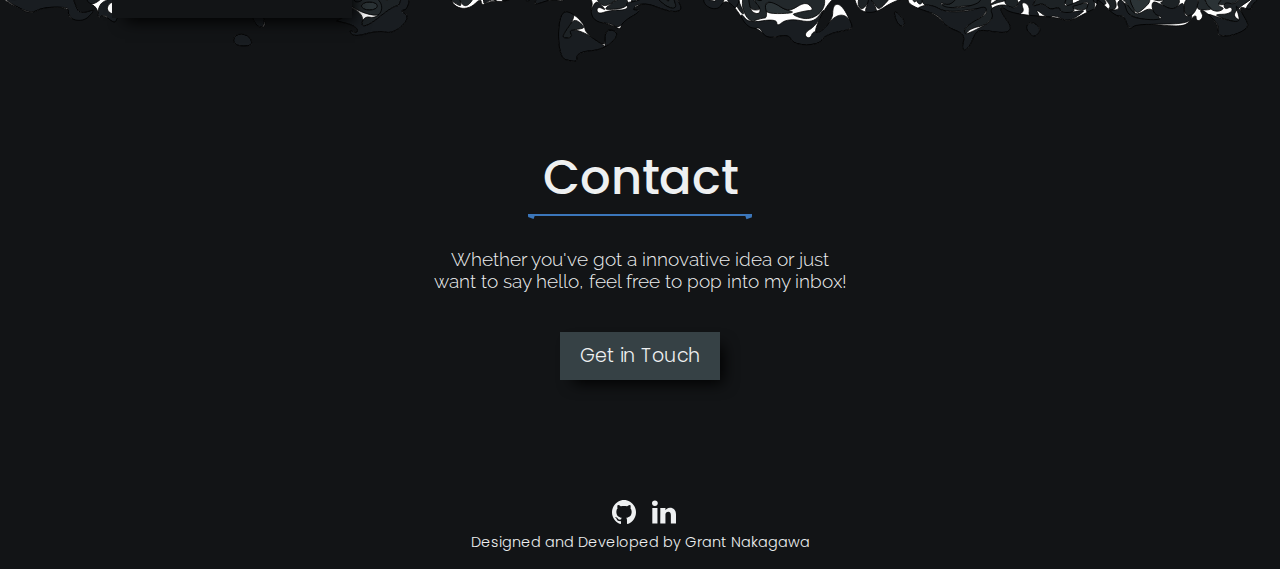
==== commit fa5cc684: "Adjusted descriptions" ====
--- a/index.html
+++ b/index.html
@@ -15,10 +15,7 @@
   <link rel="stylesheet" href="css/master.css">
 </head>
 <body>
-  <script>
-    document.body.classList.add('noScroll');
-  </script>
-  <div class="introScreen" style="height: 100vh; width: 100vw; z-index: 5; position: fixed; background-color: #242a2e; display: none; align-items: center; justify-content: center; overflow: hidden">
+  <div class="introScreen" style="opacity: 0; pointer-events: none; height: 100vh; width: 100vw; z-index: 5; position: fixed; background-color: #242a2e; display: flex; align-items: center; justify-content: center; overflow: hidden">
     <svg class ="introWheel" style="fill: #fff; height: 17rem; width: 17rem;" viewBox="0 0 132.29 132.29" xmlns="http://www.w3.org/2000/svg" xmlns:cc="http://creativecommons.org/ns#" xmlns:dc="http://purl.org/dc/elements/1.1/" xmlns:rdf="http://www.w3.org/1999/02/22-rdf-syntax-ns#">
       <path transform="scale(.26458)" d="m249.53 0a250 250 0 0 0-249.53 250 250 250 0 0 0 250 250 250 250 0 0 0 250-250 250 250 0 0 0-250-250 250 250 0 0 0-0.4707 0h-0.00391zm0.38867 30h0.00391a220 220 0 0 1 0.08594 0 220 220 0 0 1 220 220 220 220 0 0 1-81.166 170.66l-28.365-28.365c-19.103 14.832-41.291 25.893-65.465 32.078v40.975a220 220 0 0 1-45.004 4.6523 220 220 0 0 1-220-220 220 220 0 0 1 81.164-170.66l28.367 28.367c19.103-14.832 41.291-25.894 65.469-32.078v-40.98a220 220 0 0 1 44.91-4.6523z"/>
       <path class="introInner" style="opacity: 0" d="m66.144 17.197c-1.6514 0-3.2838 0.08346-4.8938 0.24427v43.809l4.8948 4.8948h4.8948c-3e-6 -12.952 0-25.904 0-38.856 19.359 2.3968 34.263 18.829 34.263 38.856 0 10.842-4.3703 20.63-11.45 27.709l6.8809 6.8809c8.8654-8.8654 14.359-21.103 14.359-34.59 0-26.975-21.973-48.947-48.949-48.947zm9.25e-4 48.948h-17.132v9.7893h12.237v29.066c-19.36-2.3962-34.263-18.831-34.263-38.857 0-10.842 4.3699-20.629 11.449-27.708l-6.8809-6.8809c-8.8648 8.8648-14.358 21.101-14.358 34.589-2e-6 26.975 21.972 48.949 48.947 48.949 1.6521 0 3.2851-0.0833 4.8957-0.24426v-43.809z" color="#000000" color-rendering="auto" dominant-baseline="auto" image-rendering="auto" shape-rendering="auto" solid-color="#000000" stop-color="#000000" stroke-width=".925" style="font-feature-settings:normal;font-variant-alternates:normal;font-variant-caps:normal;font-variant-east-asian:normal;font-variant-ligatures:normal;font-variant-numeric:normal;font-variant-position:normal;font-variation-settings:normal;inline-size:0;isolation:auto;mix-blend-mode:normal;shape-margin:0;shape-padding:0;text-decoration-color:#000000;text-decoration-line:none;text-decoration-style:solid;text-indent:0;text-orientation:mixed;text-transform:none;white-space:normal"/>
@@ -42,7 +39,7 @@
       <div class="resumeButtonContainer">
         <div class="verticalLine"></div>
         <div class="resumeButton">
-          <a href="../resources/Resume.pdf" target="_blank">Resume</a>
+          <a href="../resources/NakagawaGrantResume.pdf" target="_blank">Resume</a>
         </div>
       </div>
       <div class="burger">
@@ -75,7 +72,7 @@
           <div class="headerSpacer"></div>
           <div class="aboutWords container">
             <p>
-              Hi there! My name is Grant and I am a computer science graduate who also took interest in ux/ui and graphic design. I like to think of myself as a half programmer, half artist... a were-programmer? Were-artist? Something like that.
+              Hi there! My name is Grant and I am a computer science graduate with additional experience in ux/ui and graphic design. I like to think of myself as a half programmer, half artist... a were-programmer? Were-artist? Something like that.
             </p>
             <p>
               I graduated from <a href="https://www.creighton.edu" target="_blank" rel="noopener">Creighton University</a> with both a Digital Development and a Computer Science degree, so I'm still figuring out whether I want to do web development or software engineering. I hope to continue to find opportunities and learn from those who seek to create great things.
@@ -141,7 +138,8 @@
           <div class="cardSpacer">
             <div class="workCard" descFull="<p>This was a project to help me brush up on my JavaScript abilities, review sorting algorithms, and make design decisions. The resulant web app covers bubble sort, quick sort, merge sort, radix sort, and selection sort. It provides a visual representation for each, alongside psudocode, and time and space compexity. Given that there needed to be a delay displayed between the steps involved in sorting, most of the sorting algorithm functions had to be done asynchronously.</p>
               <p>I created the logo and control buttons in Inkscape, chose the color palette, and designed the layout. The layout was designed with responsiveness in mind, and with the intent of requiring a relatively minimal amount of mouse movement for adjusting settings.</p>"
-              imageFull="resources/SortingVisualizerDisplaysFull.png" >
+              imageFull="resources/SortingVisualizerDisplaysFull.png"
+              cardLinks="site https://gtn46448.github.io/Sorting-Visualizer github https://github.com/gtn46448/Sorting-Visualizer">
               <div class="cardImageBox">
                 <img class="cardPreviewImage" src="resources/SortingVisualizerDisplays.png" alt="Laptop and phone screens showing sorting visualizer website"></img>
               </div>
@@ -155,7 +153,8 @@
             <div class="workCard" descFull="<p>A topographic map is a two-dimensional representation of a terrain, usually using contour lines to represent changes in elevation. A digital representation of a topographic map samples elevations at regular intervals, essentially representing the continuous terrain as a two-dimensional grid of discrete elevations.</p>
               <p>Greedy Pathfinder is a Java project that takes these digitized topographical maps and uses a greedy algorithm in an attempt to find the path with the least change in elevation. The greedy algorithm for choosing a path across a map will always select the next step that represents the smallest change in elevation until it traverses the map. This is repeated for each potential starting point along the map. After completing this process, the path with the least change in elevation is selected.</p>
               <p>In the final display, the various initial paths traced by the greedy algorithm are highlighted green, and the final path with the least change in elevation is highlighted red.</p>"
-              imageFull="resources/GreedyPathfinder.jpg">
+              imageFull="resources/GreedyPathfinder.jpg"
+              cardLinks="github https://github.com/gtn46448/Greedy-Pathfinder">
               <div class="cardImageBox">
                 <img class="cardPreviewImage" src="resources/GreedyPathfinder.jpg" alt="Topographic map with highlighted paths"></img>
               </div>
@@ -168,7 +167,8 @@
           <div class="cardSpacer">
             <div class="workCard" descFull="<p>ABC Path is a puzzle where every letter from A to Y must be placed in the grid next to the previous letter either horizontally, vertically or diagonally. Additionally, the letters must be postioned according to the constraints around the edges which specify the row, column or diagonal each letter is in.</p>
               <p>The project uses the python tkinter library to create a GUI, which allows a player to set up a puzzle (or load the preset puzzle) and attempt solve it. In addition, the project uses recursive backtracking to either verify the players solution, discover a solution to the puzzle, or notify the player if there is no possible solution.</p>"
-              imageFull="resources/RecursiveBacktrackingABC.png">
+              imageFull="resources/RecursiveBacktrackingABC.png"
+              cardLinks="github https://github.com/gtn46448/Recursive-Backtracking-ABC-Pathfinder">
               <div class="cardImageBox">
                 <img class="cardPreviewImage" src="resources/RecursiveBacktrackingABC.png" alt="Recursive backtracking GUI"></img>
               </div>
@@ -181,7 +181,8 @@
           <div class="cardSpacer">
             <div class="workCard" descFull="<p>This graphic design project was intended to cover some of the typical aspects of graphic design work, such as logo design, typography, and product marketing.</p>
               <p>The logo design was done in Adobe Illustrator, as were the icons, and the box itself. The mouse image was downloaded from the internet, and the background of the image was removed with Photoshop. Logos on the mouse were removed or replaced in Photoshop.</p>"
-              imageFull="resources/Box.jpg">
+              imageFull="resources/Box.jpg"
+              cardLinks="">
               <div class="cardImageBox">
                 <img class="cardPreviewImage" src="resources/Box.jpg" alt="Computer mouse box mockup"></img>
               </div>
@@ -194,7 +195,8 @@
           <div class="cardSpacer">
             <div class="workCard" descFull="<p>Multi-image collages created using non-destructive editing techniques in Adobe Photoshop such as masks, filters, and transforms.</p>
               <p>The aim of the left collage was to create unity and continuity between 3 separate images by employing Gestalt principles of design. The aim of the right collage was to create an aesthetically pleasing image while using a wide variety of editing techniques and mediums."
-              imageFull="resources/PhotoshopCollageFull.jpg">
+              imageFull="resources/PhotoshopCollageFull.jpg"
+              cardLinks="">
               <div class="cardImageBox">
                 <img class="cardPreviewImage" src="resources/PhotoshopCollage.jpg" alt="Two hpotoshop collages"></img>
               </div>
@@ -220,7 +222,14 @@
               <img class="cardFullImage" src=""></img>
               <div class="cardFullInfo container">
                 <div class="cardFullTitle"></div>
-                <div class="horizontalLine"></div>
+                <div class="cardFullLinks">
+                  <a href=""><div class="cardFullLinkImage"><svg role="img" viewBox="0 0 450 450" xmlns="http://www.w3.org/2000/svg">
+                    <title>GitHub</title>
+                    <circle cx="225" cy="225" r="225"/>
+                    <path d="m281.65 442.75c-187.77-295.17-93.883-147.58 0 0zm0 0c-0.45176-1.3273-0.69141-2.7588-0.69141-4.3066v-63.359c0-19.419-5.0781-33.635-15.23-42.641 11.131-1.2012 21.139-3.0095 30.027-5.4141 8.8841-2.4045 18.068-6.3064 27.541-11.713 9.4711-5.4023 17.382-12.06 23.734-19.971 6.3455-7.912 11.52-18.416 15.521-31.533 3.9967-13.115 6.0059-28.177 6.0059-45.193 0-24.224-7.7197-44.848-23.148-61.867 7.23-18.216 6.4458-38.636-2.3398-61.26-5.4713-1.8039-13.387-0.7015-23.738 3.3008-10.345 4.0044-19.334 8.4099-26.947 13.217l-11.133 7.2051c-18.168-5.2035-36.92-7.8066-56.254-7.8066-19.334 0-38.083 2.6032-56.25 7.8066-3.1256-2.1984-7.2734-4.9088-12.451-8.1074-5.1778-3.1997-13.33-7.0594-24.463-11.564-11.131-4.503-19.531-5.8567-25.195-4.0527-8.5948 22.623-9.2768 43.044-2.0488 61.26-15.43 17.019-23.146 37.636-23.146 61.865 0 17.017 2.001 32.031 6.0039 45.047 4.0008 13.01 9.1298 23.524 15.379 31.533 6.248 8.0046 14.11 14.716 23.586 20.119 9.4711 5.4107 18.651 9.3123 27.535 11.717 8.8893 2.4014 18.898 4.2071 30.029 5.4062-7.8098 7.2062-12.596 17.516-14.354 30.936-4.1034 2.0006-8.4994 3.5045-13.184 4.5059-4.6894 0.9961-10.255 1.498-16.699 1.498s-12.842-2.1499-19.188-6.4551c-6.3506-4.3052-11.765-10.561-16.26-18.771-3.7115-6.4036-8.4464-11.608-14.207-15.611-5.7637-4.0065-10.596-6.4045-14.502-7.207l-5.8574-0.89648c-4.1034 0-6.9313 0.43825-8.4961 1.3418-1.5648 0.90354-2.0518 2.0548-1.4648 3.459 0.58591 1.4032 1.4629 2.8051 2.6348 4.2051 1.1729 1.4 2.4418 2.6052 3.8086 3.6055l2.0508 1.5058c4.2964 2.0017 8.5442 5.8028 12.744 11.41 4.1999 5.6021 7.2739 10.714 9.2266 15.314l2.9297 6.9102c2.5396 7.6028 6.8366 13.762 12.889 18.467 6.0551 4.7049 12.596 7.7071 19.629 9.002 7.0299 1.3064 13.819 2.0099 20.359 2.1035 6.5436 0.0968 11.965-0.24597 16.262-1.0527l6.7383-1.1934c0 7.6017 0.0459 16.51 0.14648 26.723 0.0975 10.212 0.14844 15.616 0.14844 16.217 0 1.5698-0.25558 3.0183-0.73828 4.3613 18.423 4.7711 37.377 7.1856 56.408 7.1856 19.114-6.7e-4 38.15-2.437 56.648-7.25zm-113.06 0.0645c-112.39-295.21-56.197-147.6 0 0z" fill="#fff"/>
+                   </svg></div>Github</a>
+                </div>
+                <!-- <div class="horizontalLine"></div> -->
                 <div class="cardFullDescription">
                 </div>
               </div>
--- a/css/master.css
+++ b/css/master.css
@@ -431,7 +431,7 @@
   height: 30rem;
   filter: grayscale(100%);
 
-  background-image: url(../resources/profile2.jpg);
+  background-image: url(../resources/profile.jpg);
   background-position: center;
   background-size: cover;
 }
@@ -649,9 +649,13 @@
 }
 
 @media screen and (max-width: 768px) {
-  .skillsWords, .skillsLists{
+  .skillsWords {
     width: 100%;
     padding: 1rem;
+  }
+
+  .skillsLists {
+    display: none;
   }
 
   .development {
@@ -854,19 +858,51 @@
   font-family: 'Poppins', sans-serif;
   font-weight: 500;
   font-size: 2rem;
+  line-height: 2.5rem;
+  /* width: 100%; */
+  text-align: center;
 }
 
 .cardFullInfo>.horizontalLine {
   border-top: 2px solid #3b74ba;
-  width: 5.5rem;
-}
-
-.cardFullInfo>.horizontalLine::before {
-  background-color: #3b74ba;
+  width: 50px;
+}
+
+.cardFullLinks {
+  width: 100%;
+  display: flex;
+  justify-content: center;
+  margin-bottom: 1rem;
+}
+
+.cardFullLinks a {
+  text-decoration: none;
+  color: #364145;
+  display: flex;
+  align-items: center;
+  height: 1.5rem;
+  font-family: 'Poppins', sans-serif;
+  margin: .2rem .6rem .1rem 0;
+}
+
+.cardFullLinkImage svg{
+  fill: #364145;
+  height: 1.5rem;
+  width: 1.5rem;
+  margin: .2rem .2rem 0 0;
+  padding-top: .2rem;
+}
+
+.cardFullLinks a:hover{
+  color: #3b74ba;
+}
+
+.cardFullLinks a:hover svg, .cardFullLinks a.hover svg {
+  fill: #3b74ba;
 }
 
 .cardFullDescription {
-  margin: 1rem .5rem auto .5rem;
+  margin: 0 0 auto 0;
 }
 
 @media screen and (max-width: 768px) {
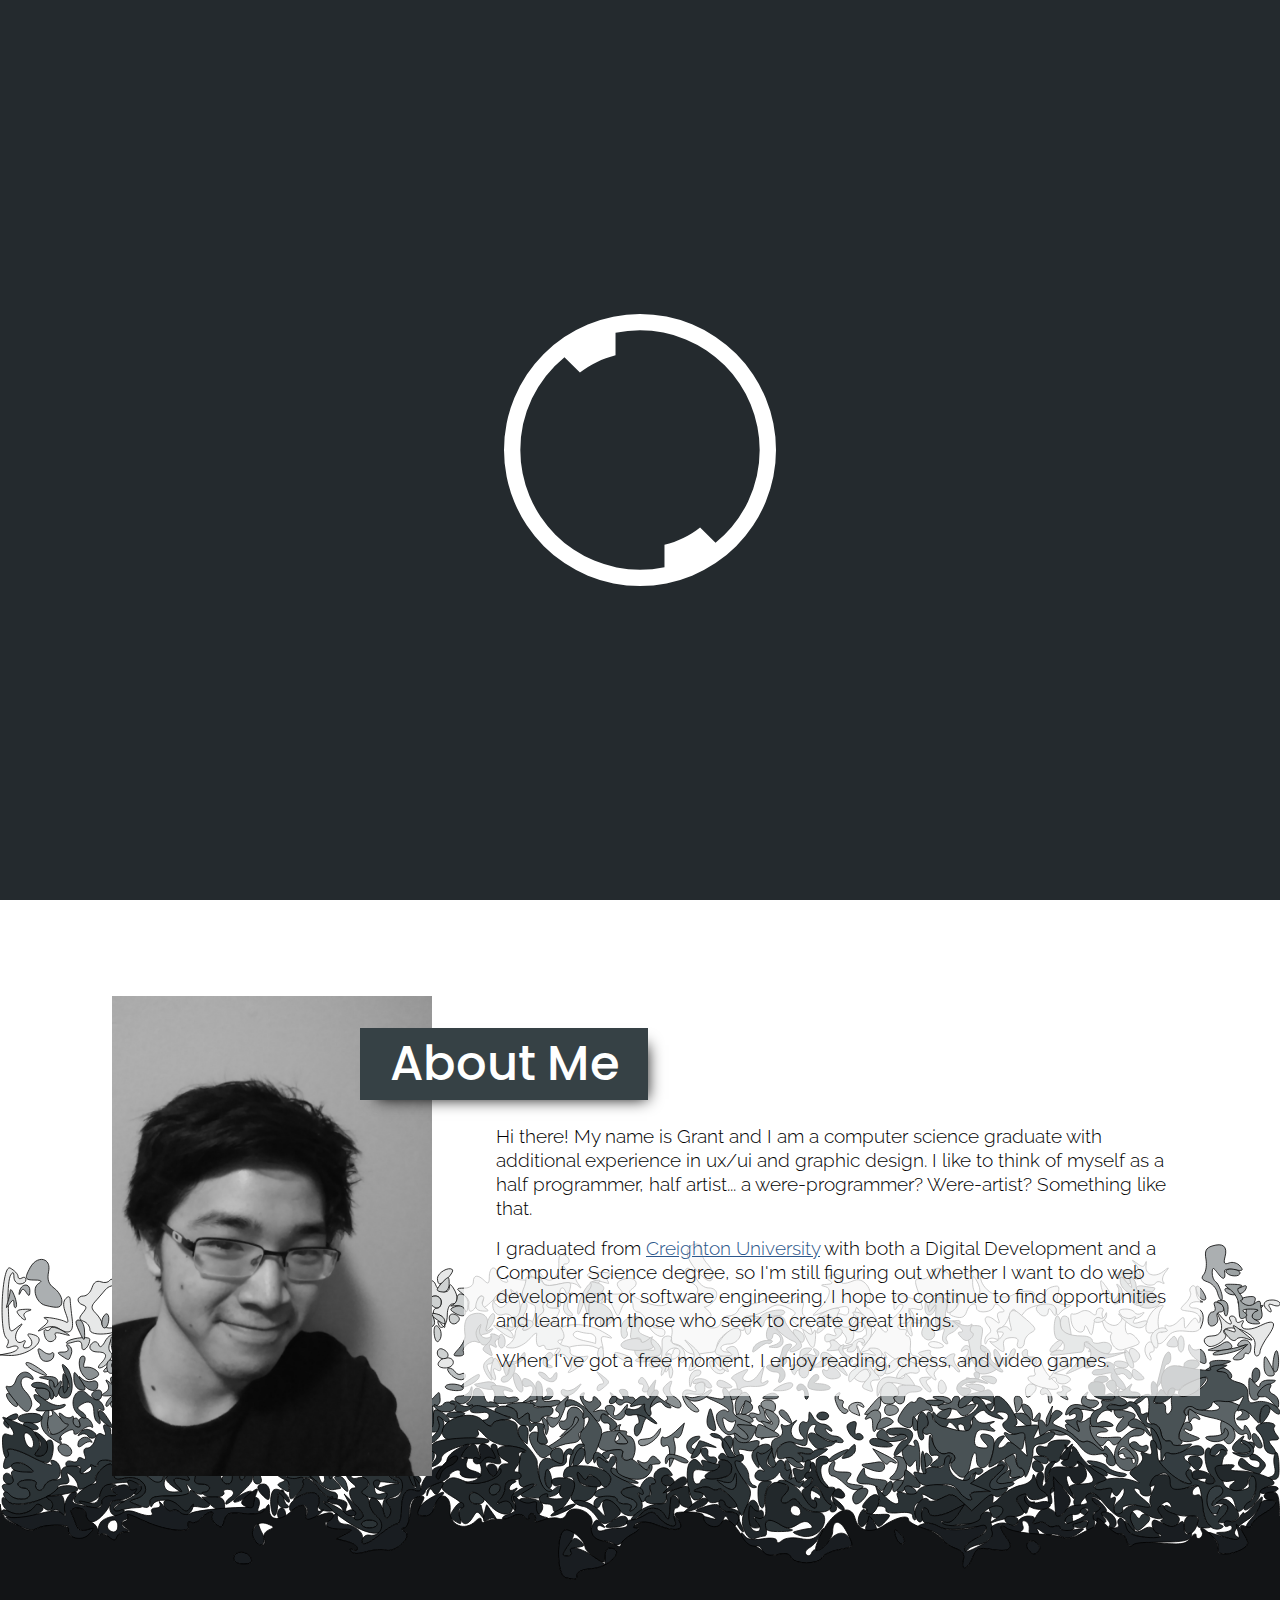
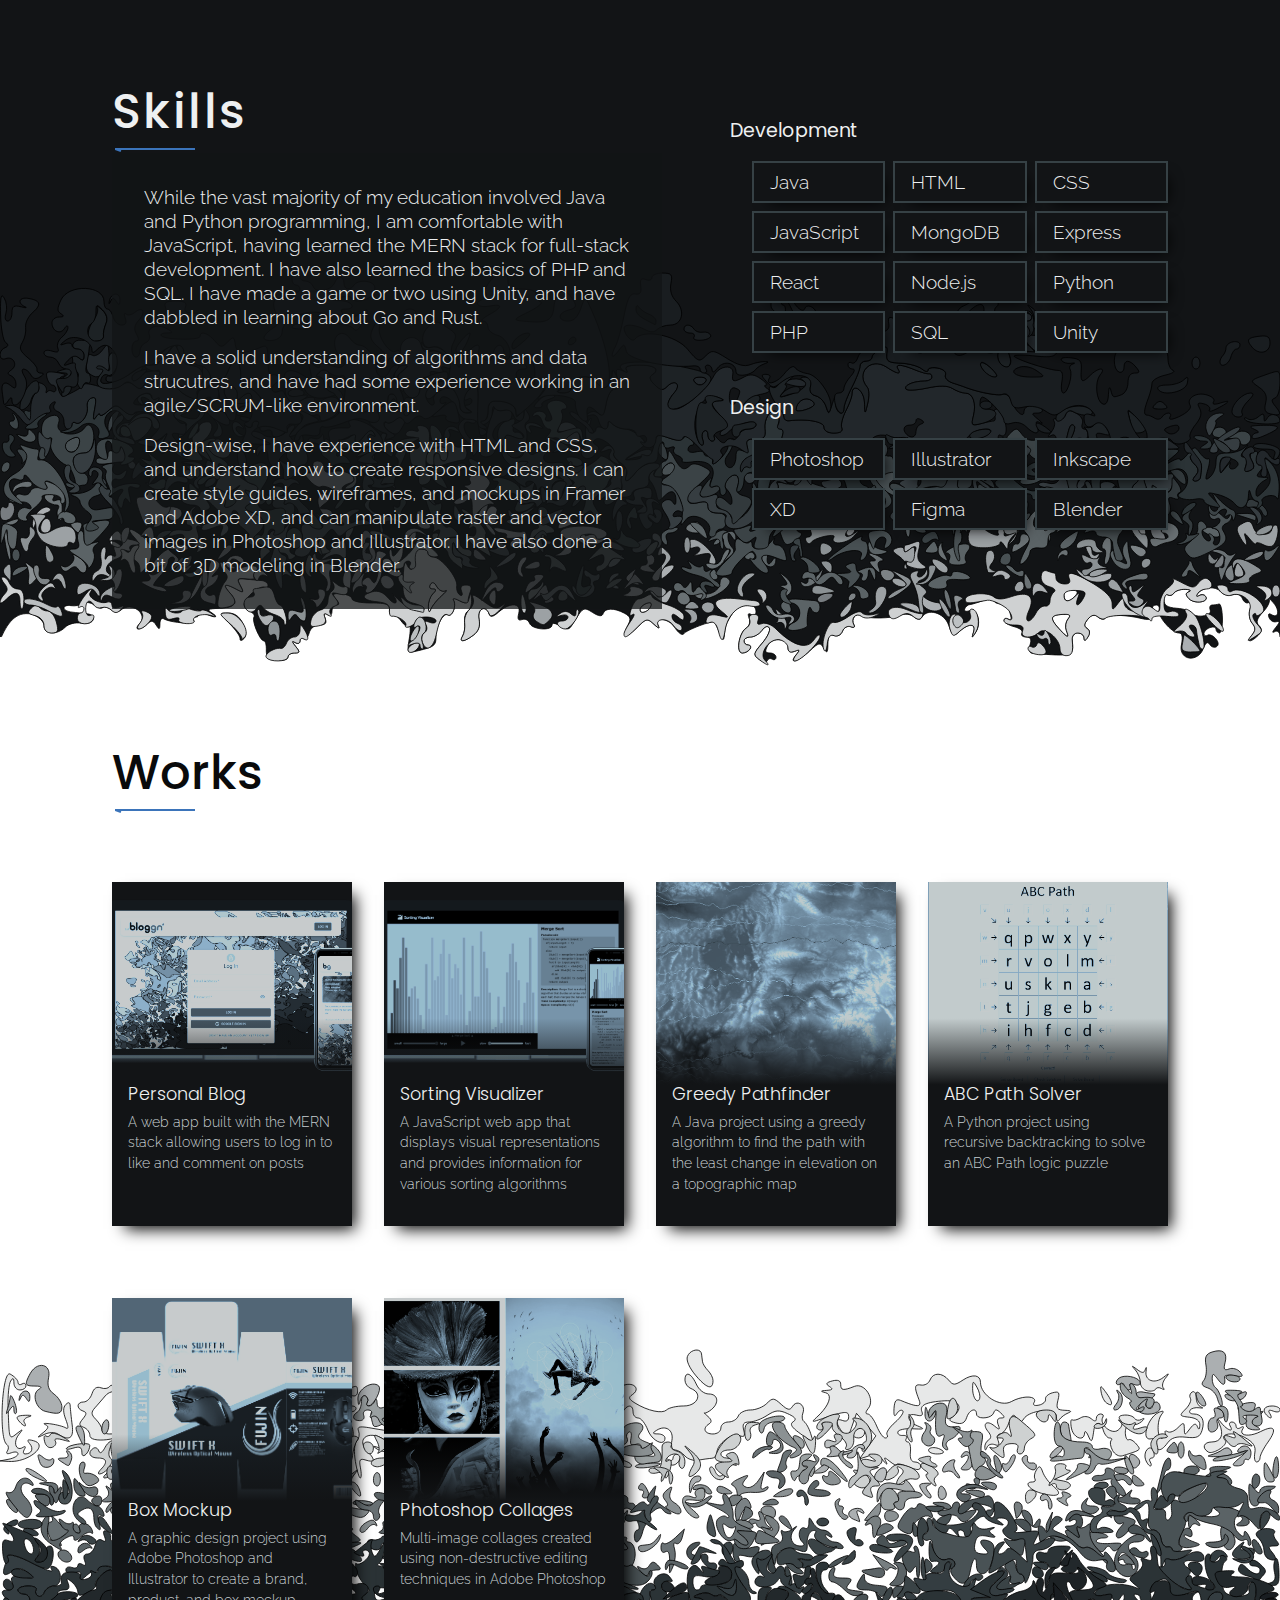
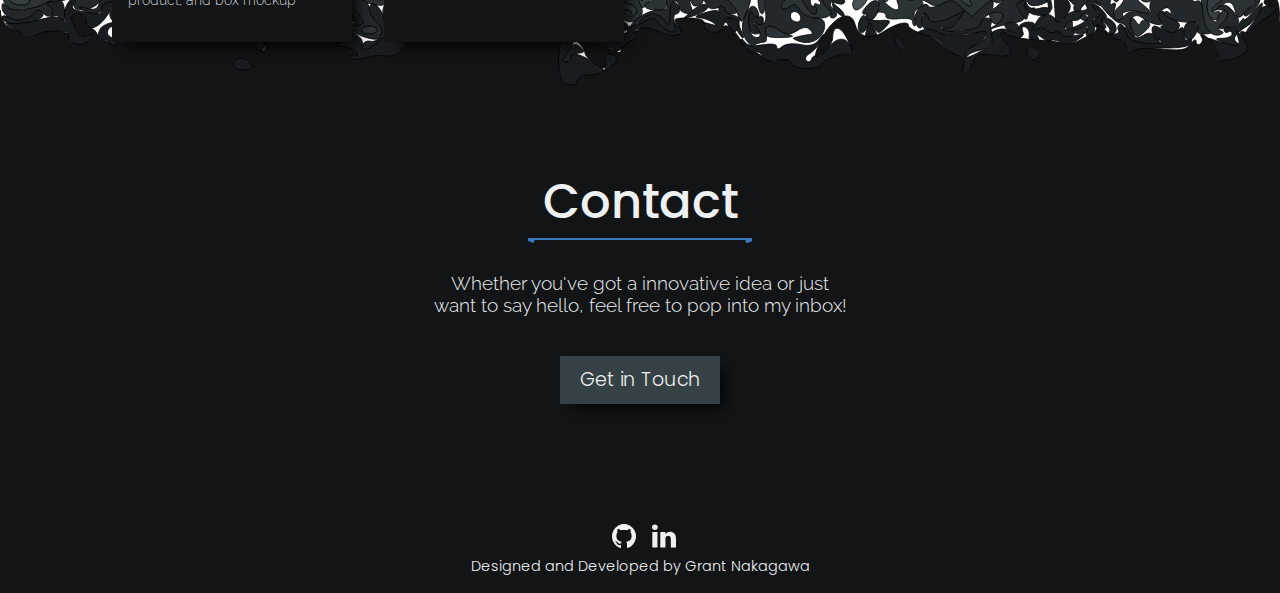
==== commit 2bfbcfd1: "Updated for MERN Blog" ====
--- a/index.html
+++ b/index.html
@@ -35,6 +35,7 @@
         <li><a href="#skills">Skills</a></li>
         <li><a href="#works">Works</a></li>
         <li><a href="#contact">Contact</a></li>
+        <li><a href="https://just-bloggn.netlify.app/">Blog</a></li>
       </ul>
       <div class="resumeButtonContainer">
         <div class="verticalLine"></div>
@@ -91,7 +92,7 @@
           <div class="horizontalLine"></div>
           <div class="skillsDescription container">
             <p>
-              While the vast majority of my experience lies in Java programming, I am comfortable with Python and JavaScript, and I have learned the basics of PHP and SQL. I have made a game or two using Unity, and have dabbled in learning about Go and Rust.
+              While the vast majority of my education involved Java and Python programming, I am comfortable with JavaScript, having learned the MERN stack for full-stack development. I have also learned the basics of PHP and SQL. I have made a game or two using Unity, and have dabbled in learning about Go and Rust.
             </p>
             <p>
               I have a solid understanding of algorithms and data strucutres, and have had some experience working in an agile/SCRUM-like environment.
@@ -109,6 +110,10 @@
               <div class="skillItem">HTML</div>
               <div class="skillItem">CSS</div>
               <div class="skillItem">JavaScript</div>
+              <div class="skillItem">MongoDB</div>
+              <div class="skillItem">Express</div>
+              <div class="skillItem">React</div>
+              <div class="skillItem">Node.js</div>
               <div class="skillItem">Python</div>
               <div class="skillItem">PHP</div>
               <div class="skillItem">SQL</div>
@@ -120,6 +125,7 @@
             <div class="skillsBox">
               <div class="skillItem">Photoshop</div>
               <div class="skillItem">Illustrator</div>
+              <div class="skillItem">Inkscape</div>
               <div class="skillItem">XD</div>
               <div class="skillItem">Figma</div>
               <div class="skillItem">Blender</div>
@@ -135,6 +141,22 @@
           <div class="horizontalLine"></div>
         </div>
         <div class="gallery container">
+          <div class="cardSpacer">
+            <div class="workCard" descFull="<p>This project was a blog intended to demonstrate my understanding of the basics of MongoDB, Express, React, and Node.js. The blog allows certain designated users to create, edit, and delete posts. Oher logged in users can log in and like these posts.</p>
+              <p>Users can log in via Google OAuth, or can create accounts unique to the blog. Accounts that are unique to the blog have their passwords hashed using bcrypt before being stored in the database.</p>
+              <p>The back-end uses MongoDB to store data, and functions as a REST API with Mongoose used to model data. The back-end is connected to the front-end using axios and CORS.</p>
+              <p>The front-end uses React to create the various displayed components, and Redux to manage data received from the back-end. Material-ui is used for structure, and allows the website to responsively adjust to mobile devices.</p>"
+              imageFull="resources/GNBlogDisplaysFull.png"
+              cardLinks="site https://just-bloggn.netlify.app/ github https://github.com/gtn46448/gn-personal-blog-v1">
+              <div class="cardImageBox">
+                <img class="cardPreviewImage" src="resources/GNBlogDisplays.png" alt="Laptop and phone screens showing blog site"></img>
+              </div>
+              <div class="cardInfo">
+                <div class="cardTitle">Personal Blog</div>
+                <p class="cardDescription">A web app built with the MERN stack allowing users to log in to like and comment on posts</p>
+              </div>
+            </div>
+          </div>
           <div class="cardSpacer">
             <div class="workCard" descFull="<p>This was a project to help me brush up on my JavaScript abilities, review sorting algorithms, and make design decisions. The resulant web app covers bubble sort, quick sort, merge sort, radix sort, and selection sort. It provides a visual representation for each, alongside psudocode, and time and space compexity. Given that there needed to be a delay displayed between the steps involved in sorting, most of the sorting algorithm functions had to be done asynchronously.</p>
               <p>I created the logo and control buttons in Inkscape, chose the color palette, and designed the layout. The layout was designed with responsiveness in mind, and with the intent of requiring a relatively minimal amount of mouse movement for adjusting settings.</p>"
--- a/css/master.css
+++ b/css/master.css
@@ -225,7 +225,7 @@
   .navLinks{
     position: absolute;
     /* right: 0px; */
-    height: 180px;
+    height: 225px;
     top: 55px;
     flex-direction: column;
     background-color: #364145;
@@ -293,16 +293,6 @@
     transform: translateY(0px);
   }
 }
-
-/* .toggle .line1 {
-  transform: rotate(225deg) translate(-5px, -5px);
-}
-.toggle .line2 {
-  opacity: 0;
-}
-.toggle .line3 {
-  transform: rotate(315deg) translate(5px, -5px);
-} */
 
 .toggle {
   background-color: #242a2e;
